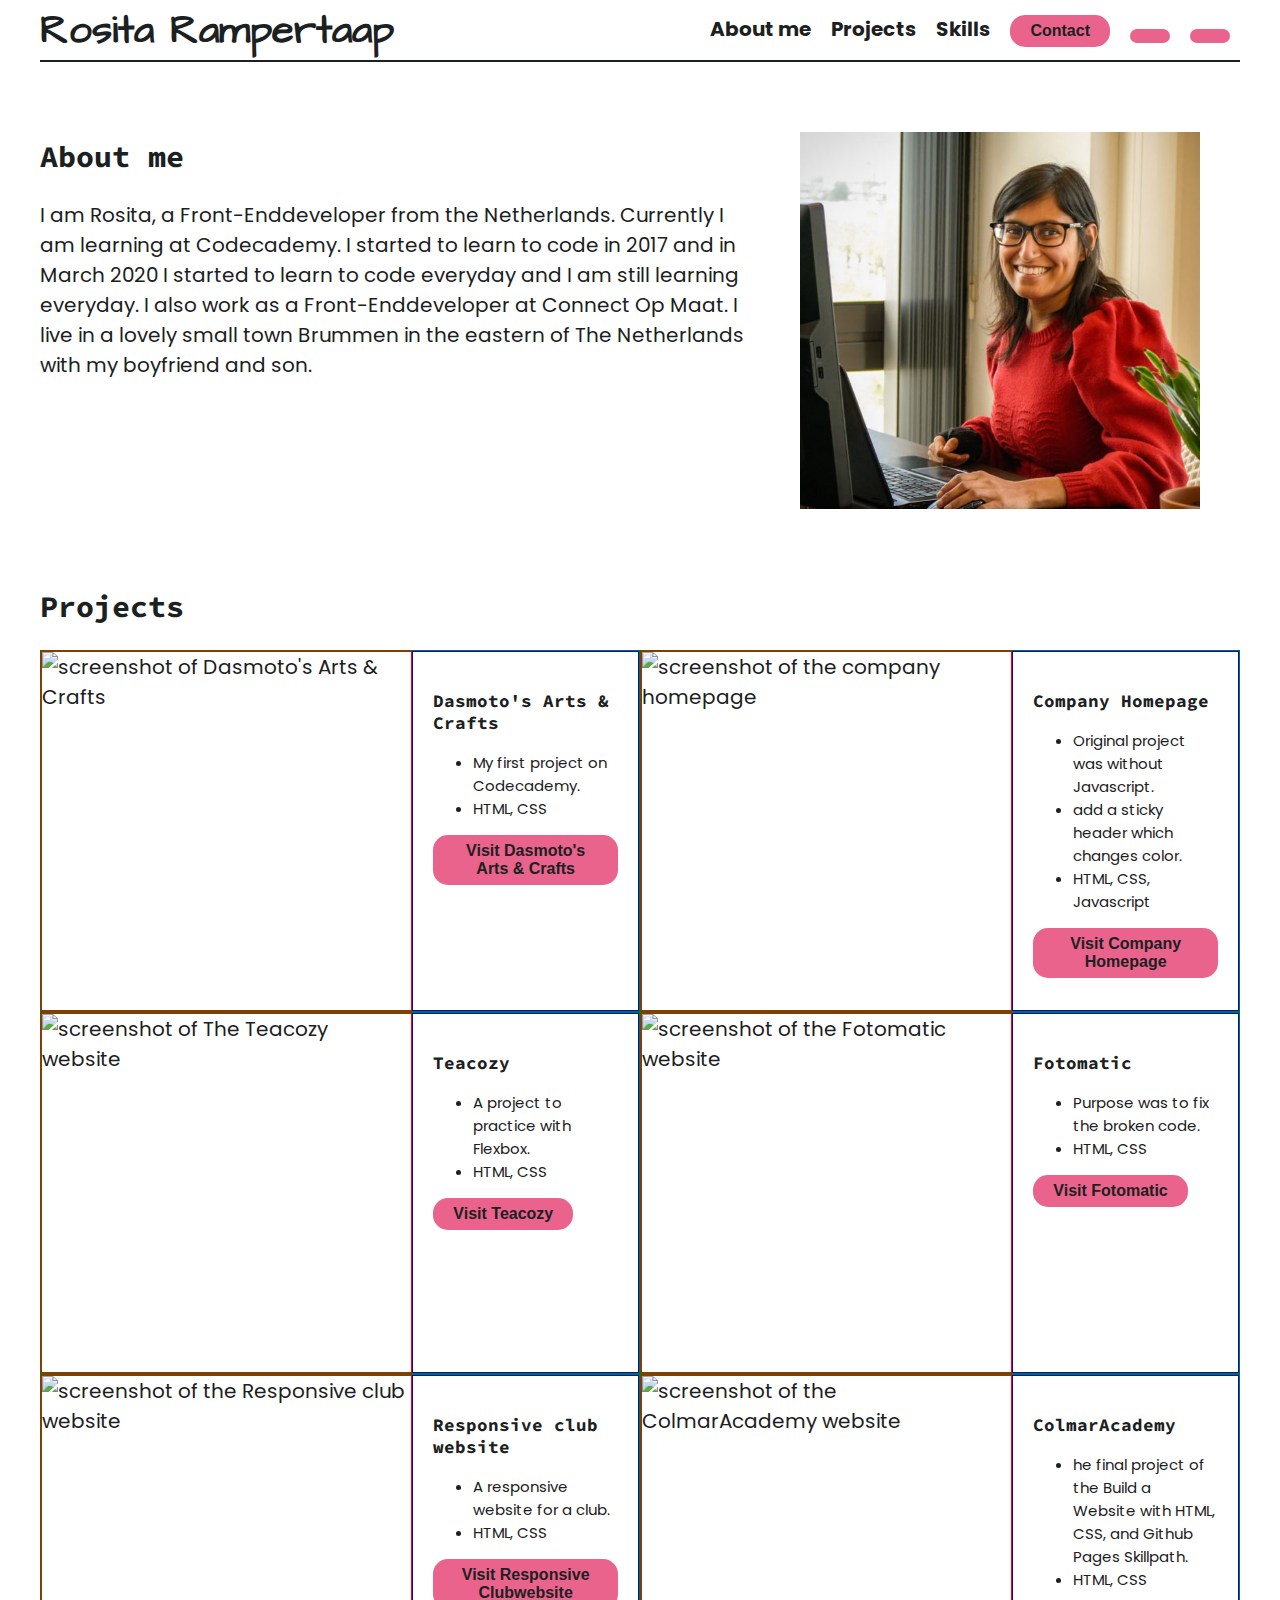
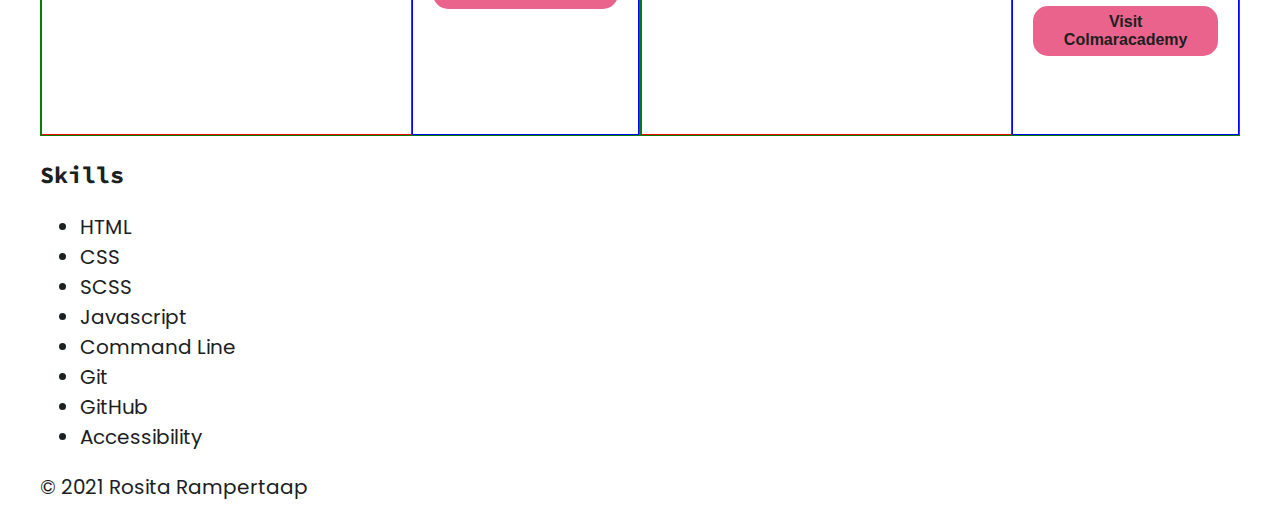
==== index.html @ 5c20137f "fix flexbox layout." ====
<!DOCTYPE html>
<html lang="en">
<head>
    <meta charset="UTF-8">
    <meta http-equiv="X-UA-Compatible" content="IE=edge">
    <meta name="viewport" content="width=device-width, initial-scale=1.0">
    <link rel="stylesheet" type="text/css" href="css/style.css">
    <link rel="stylesheet" href="https://cdnjs.cloudflare.com/ajax/libs/font-awesome/5.15.3/css/all.min.css" integrity="sha512-iBBXm8fW90+nuLcSKlbmrPcLa0OT92xO1BIsZ+ywDWZCvqsWgccV3gFoRBv0z+8dLJgyAHIhR35VZc2oM/gI1w==" crossorigin="anonymous" referrerpolicy="no-referrer" />
    <link rel="preconnect" href="https://fonts.gstatic.com">
    <link href="https://fonts.googleapis.com/css2?family=Architects+Daughter&family=Poppins&family=Source+Code+Pro:wght@600&display=swap" rel="stylesheet">
    <title>Rosita's Portfolio</title>
</head>
<body>
    <!-- Header -->
    <header>
        <h1>Rosita Rampertaap</h1>
        <nav>
            <ul>
                <li><a href="#about">About me</a></li>
                <li><a href="#projects">Projects</a></li>
                <li><a href="#skills">Skills</a></li>
                <li><button><a href="contact.html">Contact</a></button></li>
                <li><button><i class="far fa-sun"></i></button></li>
                <li><button><i class="far fa-moon"></i></button></li>
            </ul>
        </nav>
    </header>
    <main>
        <!-- About section -->
        <section id="about">
            <div>
                <h2>About me</h2>
                <p>I am Rosita, a Front-Enddeveloper from the Netherlands. Currently I am learning at Codecademy. I started to learn to code in 2017 and in March 2020 I started to learn to code everyday and I am still learning everyday. I also work as a Front-Enddeveloper at Connect Op Maat. I live in a lovely small town Brummen in the eastern of The Netherlands with my boyfriend and son.</p>
            </div>
            <figure>
                <img src="images/rosita.jpg" alt="Rosita">
            </figure>
        </section>
        <!--  Projects Section -->
        <section id="projects">
            <h2>Projects</h2>
            <div class="container">
                <div class="row">
                    <div class="column">
                        <div class="project">
                            <img class="project-image" src="images/dasmoto.jpg" alt="screenshot of Dasmoto's Arts & Crafts">
                            <div class="project-info">
                                <h3>Dasmoto's Arts & Crafts</h3>
                                <ul>
                                    <li>My first project on Codecademy.</li>
                                    <li>HTML, CSS</li>
                                </ul>
                                <button><a href="https://rosita311.github.io/company-homepage/" target="_blank">Visit Dasmoto's Arts & Crafts</a></button>
                            </div>
                        </div>
                    </div>
                    <div class="column">
                        <div class="project">
                            <img class="project-image" src="images/rosiesbakery.jpg" alt="screenshot of the  company homepage">
                            <div class="project-info">
                                <h3>Company Homepage</h3>
                                <ul>
                                    <li>Original project was without Javascript.</li>
                                    <li>add a sticky header which changes color.</li>
                                    <li>HTML, CSS, Javascript</li>
                                </ul>
                                <button><a href="https://rosita311.github.io/company-homepage/" target="_blank">Visit Company Homepage</a></button>
                            </div>
                        </div>
                    </div>
                </div>
                <div class="row">
                    <div class="column">
                        <div class="project">
                            <img class="project-image" src="images/teacozy.jpg" alt="screenshot of The Teacozy website">
                            <div class="project-info">
                                <h3>Teacozy</h3>
                                <ul>
                                    <li>A project to practice with Flexbox.</li>
                                    <li>HTML, CSS</li>
                                </ul>
                                <button><a href="https://rosita311.github.io/teacozy/" target="_blank">Visit Teacozy</a></button>
                            </div>
                        </div>
                    </div>
                    <div class="column">
                        <div class="project">
                                <img class="project-image" src="images/fotomatic.jpg" alt="screenshot of the Fotomatic website">
                            <div class="project-info">
                                <h3>Fotomatic</h3>
                                <ul>
                                    <li>Purpose was to fix the broken code.</li>
                                    <li>HTML, CSS</li>
                                </ul>
                                <button><a href="https://rosita311.github.io/fotomatic/" target="_blank">Visit Fotomatic</a></button>
                            </div> 
                        </div>
                    </div>
                </div>
                <div class="row">
                    <div class="column">
                        <div class="project">
                            <img class="project-image" src="images/responsive-club-website.jpg" alt="screenshot of the Responsive club website">
                            <div class="project-info">
                                <h3>Responsive club website</h3>
                                <ul>
                                    <li>A responsive website for a club.</li>
                                    <li>HTML, CSS</li>
                                </ul>
                                <button><a href="https://rosita311.github.io/responsive-club-website/" target="_blank">Visit Responsive Clubwebsite</a></button>
                            </div> 
                        </div>
                    </div>
                    <div class="column">
                        <div class="project">
                            <img class="project-image" src="images/colmaracademy.jpg" alt="screenshot of the ColmarAcademy website">
                            <div class="project-info">
                                <h3>ColmarAcademy</h3>
                                <ul>
                                    <li>he final project of the Build a Website with HTML, CSS, and Github Pages Skillpath.</li>
                                    <li>HTML, CSS</li>
                                </ul>
                                <button><a href="https://rosita311.github.io/colmaracademy/" target="_blank">Visit Colmaracademy</a></button>
                            </div> 
                        </div>
                    </div>
                </div>
            </div>
        </section>
        <!-- Skills section -->
        <section id="skills">
            <h3>Skills</h3>
            <ul>
                <li><i class="fab fa-html5"></i>HTML</li>
                <li><i class="fab fa-css3-alt"></i>CSS</li>
                <li><i class="fab fa-sass"></i>SCSS</li>
                <li><i class="fab fa-js-square"></i>Javascript</li>
                <li><i class="fas fa-terminal"></i>Command Line</li>
                <li><i class="fab fa-git-alt"></i>Git</li>
                <li><i class="fab fa-github-square"></i>GitHub</li>
                <li><i class="fas fa-universal-access"></i>Accessibility</li>
            </ul>
        </section>
    </main>
    <!-- Footer section -->
    <footer>
        <p>&copy; 2021 Rosita Rampertaap</p>
    </footer> 
</body>
</html>
---- css/style.css ----
/* Universal Styles */

body {
    font-family: 'Poppins', sans-serif;
    font-size: 20px;
    max-width: 1200px;   
    margin: 0 auto;
    color: #1B2021;
}

h1 {
    font-family: 'Architects Daughter', cursive; 
}

h2, h3 {
    font-family: 'Source Code Pro', monospace;
}

a {
    color: #1B2021;
    text-decoration: none;
    font-weight: bold;
}

/* Header */

header {
    display: flex;
    height: 60px;
    width: 100%;
    justify-content: space-between;
    align-items: center;
    border-bottom: 2px solid #1B2021;
}

nav ul {
    display: flex;
    list-style: none;
}

nav li {
    margin: 0 10px;
    color: #1B2021;
    font-size: 20px;
}

button {
    background-color: #EA638C;
    border: none;
    padding: 7px 20px;
    border-radius: 15px;
    font-size: 16px;
}

button:hover {
    background-color: #89023E;
    color: #ffffff;
}

button a:hover {
    color: #ffffff;
}

/* About/Contact section */
#about, #contact {
    display: flex;
    justify-content: center;
    margin: 50px 0;
}

img {
    width: 400px;
}

#contact ul {
    display: flex;
    justify-content: flex-start;
    padding-left: 0;
}

#contact ul li {
    list-style: none;
    margin-right: 20px;
}

#contact i {
    font-size: 30px;
}

/* Project section */
.row {
    display: flex;
    flex-direction: row;
    flex-wrap: wrap;
    width: 100%;
  }
  
  .column {
    display: flex;
    flex-direction: column;
    flex-basis: 100%;  
    flex: 1;
  }

.project {
    display: inline-flex; 
    border: 1px solid green;
    width: 598px;
    height: 360px;;
}

.project-image {
    border: 1px solid red;
    object-fit: cover;
    width: 66%;
}

.project-info {
    font-size: 15px;
    border: 1px solid blue;
    width: 33%;
    padding: 20px;
}
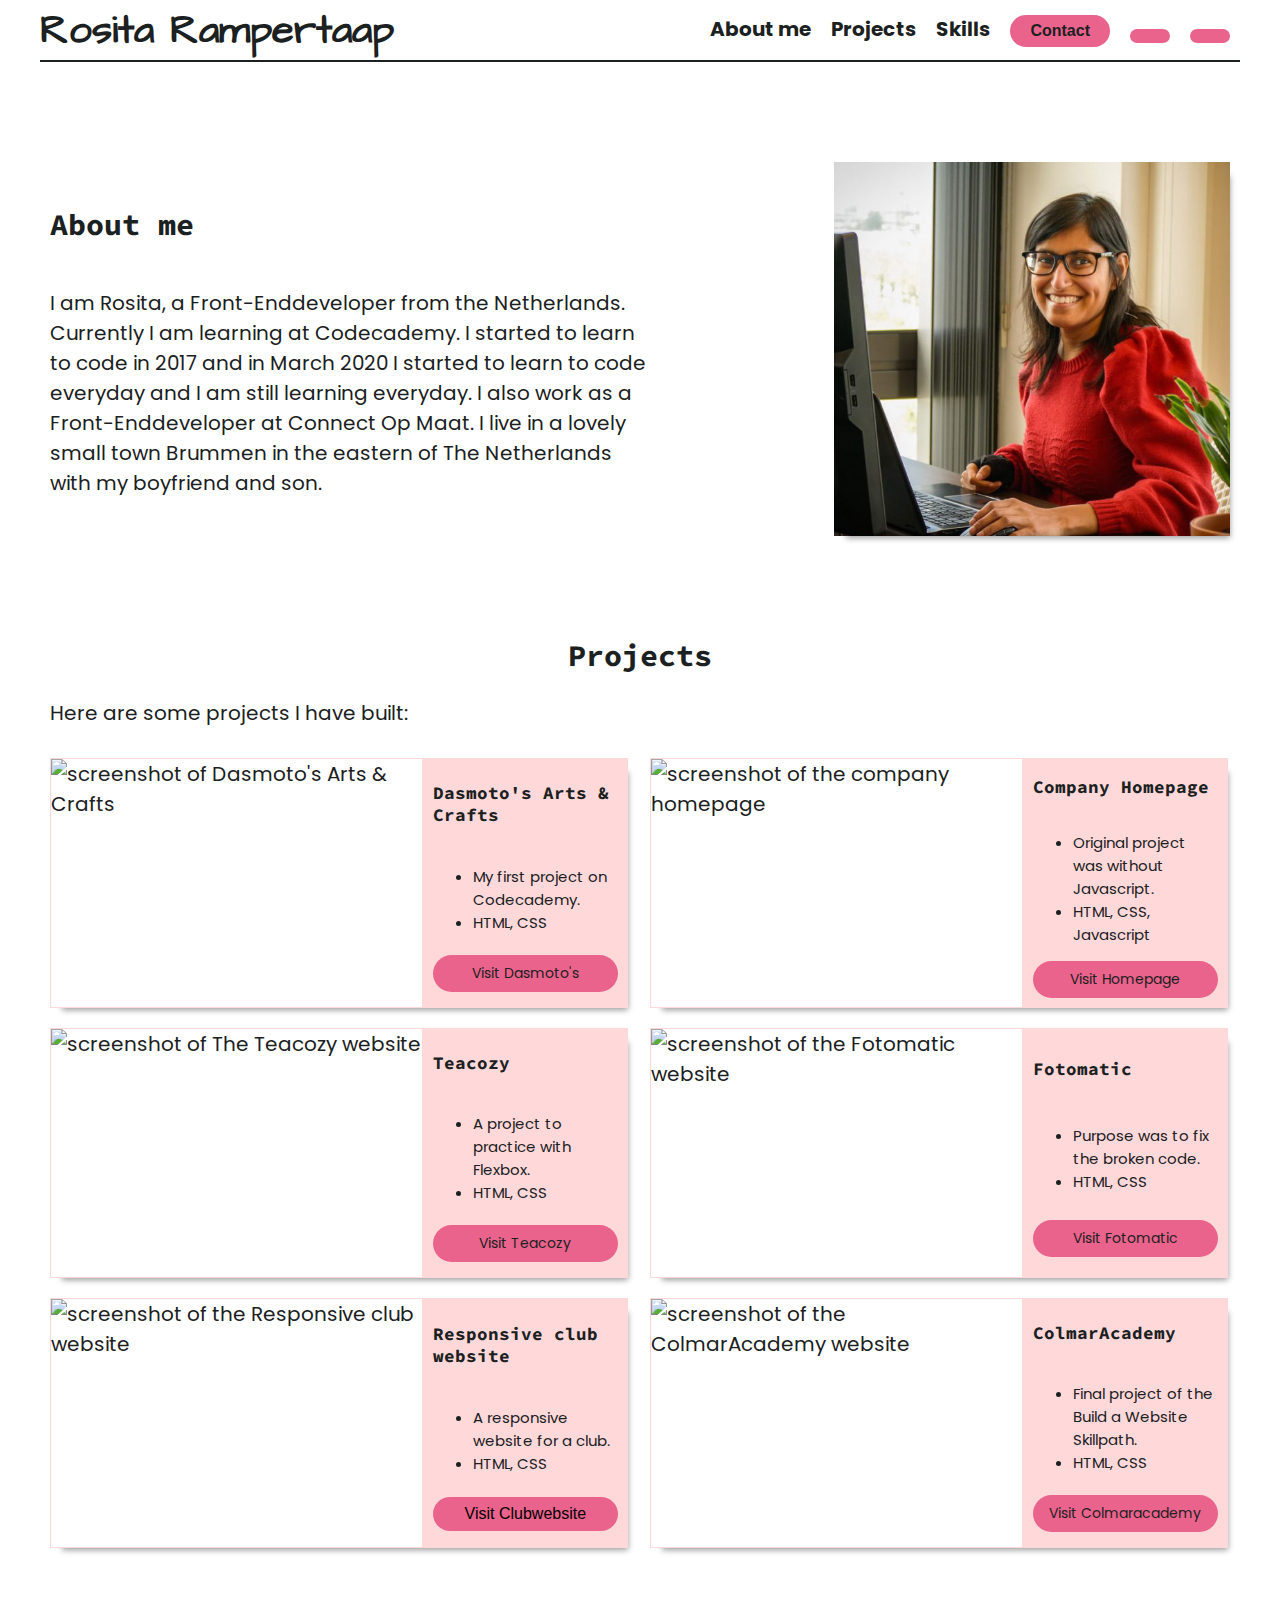
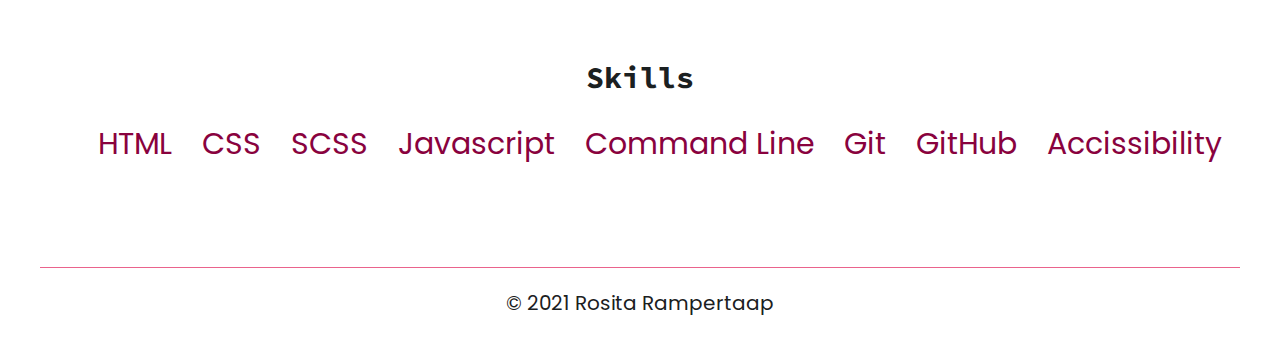
==== commit 514cd083: "finish css for desktop" ====
--- a/index.html
+++ b/index.html
@@ -28,17 +28,16 @@
     <main>
         <!-- About section -->
         <section id="about">
-            <div>
+            <div class="intro">
                 <h2>About me</h2>
                 <p>I am Rosita, a Front-Enddeveloper from the Netherlands. Currently I am learning at Codecademy. I started to learn to code in 2017 and in March 2020 I started to learn to code everyday and I am still learning everyday. I also work as a Front-Enddeveloper at Connect Op Maat. I live in a lovely small town Brummen in the eastern of The Netherlands with my boyfriend and son.</p>
             </div>
-            <figure>
-                <img src="images/rosita.jpg" alt="Rosita">
-            </figure>
+            <img src="images/rosita.jpg" alt="Rosita">
         </section>
         <!--  Projects Section -->
         <section id="projects">
             <h2>Projects</h2>
+            <p>Here are some projects I have built:</p>
             <div class="container">
                 <div class="row">
                     <div class="column">
@@ -50,7 +49,7 @@
                                     <li>My first project on Codecademy.</li>
                                     <li>HTML, CSS</li>
                                 </ul>
-                                <button><a href="https://rosita311.github.io/company-homepage/" target="_blank">Visit Dasmoto's Arts & Crafts</a></button>
+                                <button><a href="https://rosita311.github.io/company-homepage/" target="_blank">Visit Dasmoto's</a></button>
                             </div>
                         </div>
                     </div>
@@ -61,10 +60,9 @@
                                 <h3>Company Homepage</h3>
                                 <ul>
                                     <li>Original project was without Javascript.</li>
-                                    <li>add a sticky header which changes color.</li>
                                     <li>HTML, CSS, Javascript</li>
                                 </ul>
-                                <button><a href="https://rosita311.github.io/company-homepage/" target="_blank">Visit Company Homepage</a></button>
+                                <button><a href="https://rosita311.github.io/company-homepage/" target="_blank">Visit Homepage</a></button>
                             </div>
                         </div>
                     </div>
@@ -107,7 +105,7 @@
                                     <li>A responsive website for a club.</li>
                                     <li>HTML, CSS</li>
                                 </ul>
-                                <button><a href="https://rosita311.github.io/responsive-club-website/" target="_blank">Visit Responsive Clubwebsite</a></button>
+                                <button>Visit Clubwebsite</button>
                             </div> 
                         </div>
                     </div>
@@ -117,7 +115,7 @@
                             <div class="project-info">
                                 <h3>ColmarAcademy</h3>
                                 <ul>
-                                    <li>he final project of the Build a Website with HTML, CSS, and Github Pages Skillpath.</li>
+                                    <li>Final project of the Build a Website  Skillpath.</li>
                                     <li>HTML, CSS</li>
                                 </ul>
                                 <button><a href="https://rosita311.github.io/colmaracademy/" target="_blank">Visit Colmaracademy</a></button>
@@ -129,16 +127,16 @@
         </section>
         <!-- Skills section -->
         <section id="skills">
-            <h3>Skills</h3>
+            <h2>Skills</h2> 
             <ul>
-                <li><i class="fab fa-html5"></i>HTML</li>
-                <li><i class="fab fa-css3-alt"></i>CSS</li>
-                <li><i class="fab fa-sass"></i>SCSS</li>
-                <li><i class="fab fa-js-square"></i>Javascript</li>
-                <li><i class="fas fa-terminal"></i>Command Line</li>
-                <li><i class="fab fa-git-alt"></i>Git</li>
-                <li><i class="fab fa-github-square"></i>GitHub</li>
-                <li><i class="fas fa-universal-access"></i>Accessibility</li>
+                <li><i class="fab fa-html5" aria-hidden="true" title="HTML"></i><span class="sr-only">HTML</span></li>
+                <li><i class="fab fa-css3-alt" aria-hidden="true" title="CSS"></i><span class="sr-only">CSS</span></li>
+                <li><i class="fab fa-sass" aria-hidden="true" title="SCSS"></i><span class="sr-only">SCSS</span></li>
+                <li><i class="fab fa-js-square" aria-hidden="true" title="Javascript"></i><span class="sr-only">Javascript</span></li>
+                <li><i class="fas fa-terminal" aria-hidden="true" title="Command Line"></i><span class="sr-only">Command Line</span></li>
+                <li><i class="fab fa-git-alt" aria-hidden="true" title="Git"></i><span class="sr-only">Git</span></li>
+                <li><i class="fab fa-github-square" aria-hidden="true" title="GitHub"></i><span class="sr-only">GitHub</span></li>
+                <li><i class="fas fa-universal-access" aria-hidden="true" title="Accessibility"></i><span class="sr-only">Accissibility</span></li>
             </ul>
         </section>
     </main>
@@ -146,5 +144,6 @@
     <footer>
         <p>&copy; 2021 Rosita Rampertaap</p>
     </footer> 
+    <script src="javascript/script.js"></script>
 </body>
 </html>--- a/css/style.css
+++ b/css/style.css
@@ -1,11 +1,13 @@
 /* Universal Styles */
 
-body {
+body { 
     font-family: 'Poppins', sans-serif;
     font-size: 20px;
-    max-width: 1200px;   
+    max-width: 1200px;  
     margin: 0 auto;
     color: #1B2021;
+    /* background-color: #1B2021; */
+    /* color:#ffffff; */
 }
 
 h1 {
@@ -48,7 +50,7 @@
     background-color: #EA638C;
     border: none;
     padding: 7px 20px;
-    border-radius: 15px;
+    border-radius: 25px;
     font-size: 16px;
 }
 
@@ -64,30 +66,36 @@
 /* About/Contact section */
 #about, #contact {
     display: flex;
+    justify-content: space-between;
+    margin: 100px 0;
+}
+
+.intro {
+    display: flex;
+    flex-direction: column;
     justify-content: center;
-    margin: 50px 0;
-}
-
-img {
-    width: 400px;
-}
-
-#contact ul {
-    display: flex;
-    justify-content: flex-start;
-    padding-left: 0;
-}
-
-#contact ul li {
-    list-style: none;
-    margin-right: 20px;
-}
-
-#contact i {
-    font-size: 30px;
+    width: 50%;
+    margin-left: 10px;
+}
+
+ #about img, #contact img {
+    width: 33%;
+    margin-right: 10px;
+    box-shadow: 6px 8px 6px -6px rgba(0, 0, 0, 0.4);
 }
 
 /* Project section */
+#projects, #Skills {
+    margin: 100px 0;
+}
+
+#projects h2, #skills h2 {
+    text-align: center;
+}
+
+#projects p {
+    margin-left: 10px;
+}
 .row {
     display: flex;
     flex-direction: row;
@@ -104,22 +112,93 @@
 
 .project {
     display: inline-flex; 
-    border: 1px solid green;
-    width: 598px;
-    height: 360px;;
+    width: 578px;
+    height: 250px;
+    margin: 10px;
+    box-shadow: 6px 8px 6px -6px rgba(0, 0, 0, 0.4);
 }
 
 .project-image {
-    border: 1px solid red;
     object-fit: cover;
     width: 66%;
+    border: 1px solid #FFD9DA;
 }
 
 .project-info {
+    display: flex;
+    flex-direction: column;
+    justify-content: space-evenly;
+    background-color: #FFD9DA;
     font-size: 15px;
-    border: 1px solid blue;
     width: 33%;
-    padding: 20px;
-}
-
-
+    padding: 0 10px 10px 10px;
+}
+
+.project-info button {
+    padding: 8px;
+    width: 100%;
+}
+
+.project-info button a {
+    font-size: 14px;
+    font-family: 'Poppins', sans-serif;
+    font-weight: 400;
+}
+
+/* Skills section */
+#skills ul {
+    display: flex;
+    justify-content: center;
+    list-style: none;
+}
+
+#skills li {
+    margin: 0 15px;
+    color: #89023E;
+    font-size: 30px;
+}
+
+#skills li:hover {
+    color: #EA638C;
+}
+
+/* contactpage */
+
+#contact ul {
+    display: flex;
+    justify-content: flex-start;
+    padding-left: 0;
+}
+
+#contact ul li {
+    list-style: none;
+    margin-right: 20px;
+}
+
+#contact i {
+    font-size: 30px;
+    color: #89023E;
+}
+
+#contact i:hover {
+    color: #EA638C;
+}
+
+/* footer */
+footer {
+    border-top: 1px solid #EA638C;
+    margin-top: 100px;
+    bottom: 0;
+}
+
+footer p {
+    text-align: center;
+}
+
+/* Darkmode */
+
+.darkmode {
+    background-color: #1B2021;
+    color:#ffffff;
+}
+
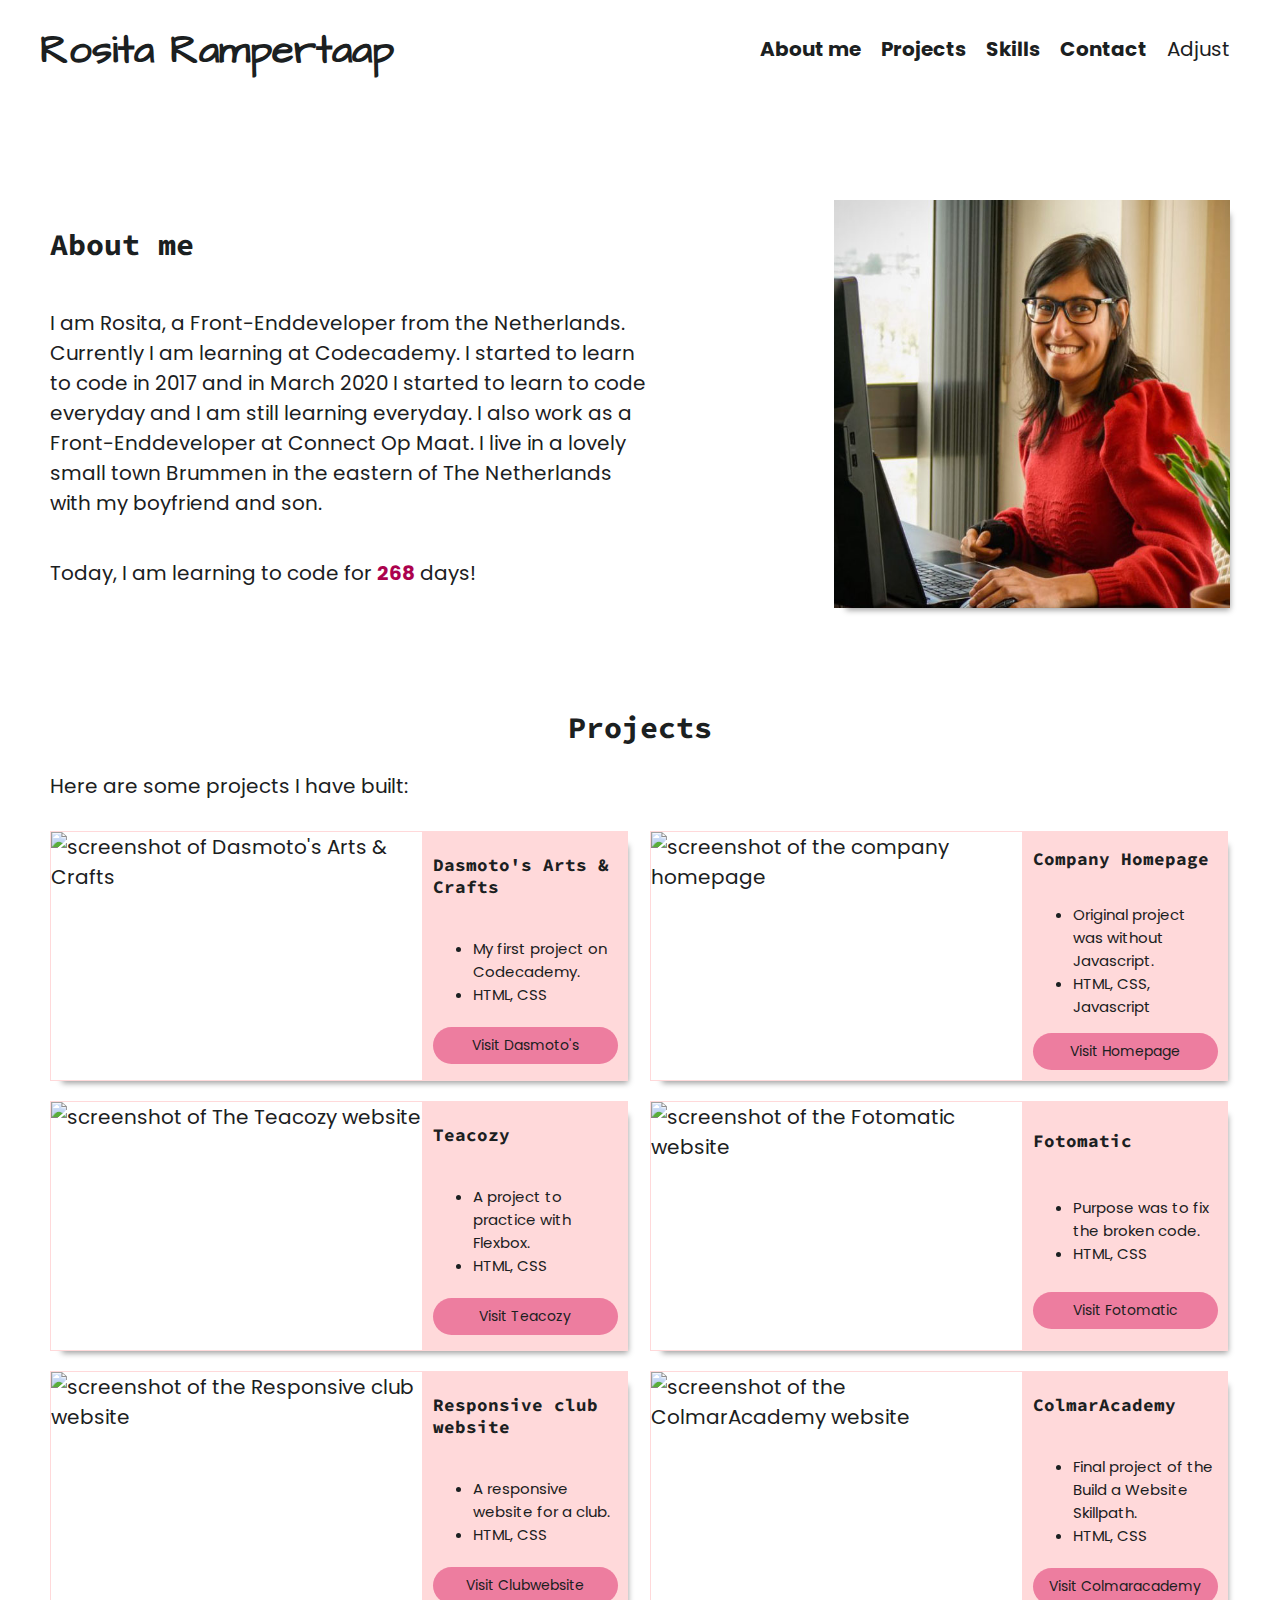
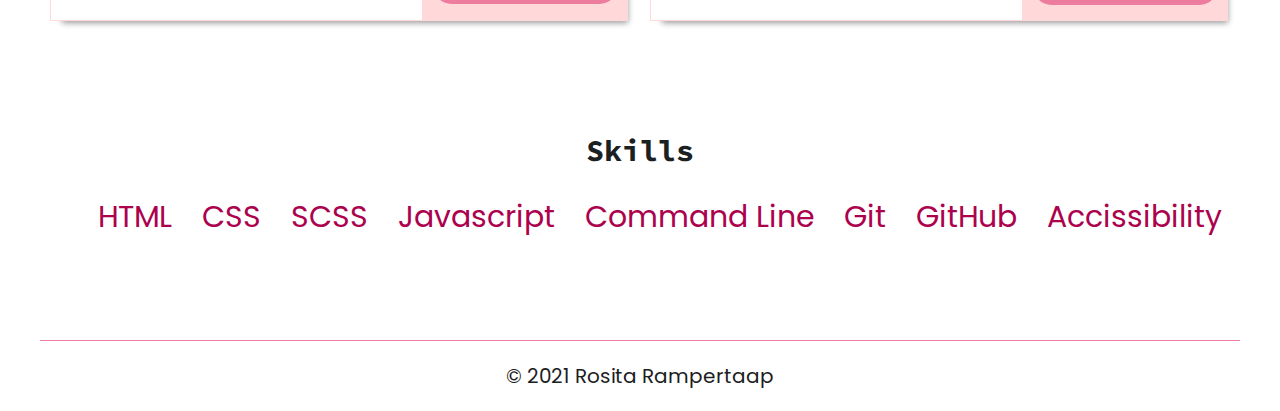
==== commit cb44ed5a: "add darkmode an start building a counter" ====
--- a/index.html
+++ b/index.html
@@ -19,9 +19,8 @@
                 <li><a href="#about">About me</a></li>
                 <li><a href="#projects">Projects</a></li>
                 <li><a href="#skills">Skills</a></li>
-                <li><button><a href="contact.html">Contact</a></button></li>
-                <li><button><i class="far fa-sun"></i></button></li>
-                <li><button><i class="far fa-moon"></i></button></li>
+                <li><a href="contact.html">Contact</a></li>
+                <li><i class="fas fa-adjust toggle-btn" aria-hidden="true" title="Adjust"></i><span class="sr-only">Adjust</span></li>
             </ul>
         </nav>
     </header>
@@ -31,8 +30,9 @@
             <div class="intro">
                 <h2>About me</h2>
                 <p>I am Rosita, a Front-Enddeveloper from the Netherlands. Currently I am learning at Codecademy. I started to learn to code in 2017 and in March 2020 I started to learn to code everyday and I am still learning everyday. I also work as a Front-Enddeveloper at Connect Op Maat. I live in a lovely small town Brummen in the eastern of The Netherlands with my boyfriend and son.</p>
+                <p>Today, I am learning to code for <span id="counter">0</span> days!</p>
             </div>
-            <img src="images/rosita.jpg" alt="Rosita">
+            <img src="images/rosita.jpg" alt="Rosita"> 
         </section>
         <!--  Projects Section -->
         <section id="projects">
@@ -49,7 +49,7 @@
                                     <li>My first project on Codecademy.</li>
                                     <li>HTML, CSS</li>
                                 </ul>
-                                <button><a href="https://rosita311.github.io/company-homepage/" target="_blank">Visit Dasmoto's</a></button>
+                                <button><a href="https://rosita311.github.io/dasmoto/" target="_blank">Visit Dasmoto's</a></button>
                             </div>
                         </div>
                     </div>
@@ -105,7 +105,7 @@
                                     <li>A responsive website for a club.</li>
                                     <li>HTML, CSS</li>
                                 </ul>
-                                <button>Visit Clubwebsite</button>
+                                <button><a href="https://rosita311.github.io/responsive-club-website/" target="_blank">Visit Clubwebsite</a></button>
                             </div> 
                         </div>
                     </div>
--- a/css/style.css
+++ b/css/style.css
@@ -1,25 +1,48 @@
 /* Universal Styles */
 
 body { 
+    --background-color: #ffffff;
+    --fontcolor: #1B2021;
+    --accent-1: #ED7D9F;
+    --accent-2: #AC024E;
+    --accent-3: #FFD9DA;
+    --button-info: #1B2021;
+    --counter-color: #AC024E;
+    --transition-delay: .3s linear;
+
     font-family: 'Poppins', sans-serif;
     font-size: 20px;
     max-width: 1200px;  
     margin: 0 auto;
-    color: #1B2021;
-    /* background-color: #1B2021; */
-    /* color:#ffffff; */
+    background-color: var(--background-color);
+    color: var(--fontcolor); 
+}
+
+/* Darkmode */
+
+body.darkmode {
+    --background-color: #30343F;
+    --fontcolor: #ffffff;
+    --accent-1: #ED7D9F;
+    --accent-2: #FFD9DA;
+    --accent-3: #AC024E;
+    --button-info: #1B2021;
+    --counter-color: #ED7D9F;
+    transition: var(--transition-delay);
 }
 
 h1 {
     font-family: 'Architects Daughter', cursive; 
+    color: var(--fontcolor);
 }
 
 h2, h3 {
     font-family: 'Source Code Pro', monospace;
+    color: var(--fontcolor);
 }
 
 a {
-    color: #1B2021;
+    color: var(--fontcolor);
     text-decoration: none;
     font-weight: bold;
 }
@@ -32,7 +55,7 @@
     width: 100%;
     justify-content: space-between;
     align-items: center;
-    border-bottom: 2px solid #1B2021;
+    padding: 20px 0;
 }
 
 nav ul {
@@ -42,25 +65,44 @@
 
 nav li {
     margin: 0 10px;
-    color: #1B2021;
+    color: var(--fontcolor);
     font-size: 20px;
+    border-bottom: 3px solid var(--background-color);
+}
+
+nav li:hover {
+    color: var(--accent-1);
+}
+
+nav li a:hover {
+    color: var(--accent-1);
+    border-bottom: 4px solid var(--accent-1);
+    transition: var(--transition-delay);
 }
 
 button {
-    background-color: #EA638C;
+    background-color: var(--accent-1);
     border: none;
     padding: 7px 20px;
     border-radius: 25px;
     font-size: 16px;
 }
 
+button a {
+    color: var(--button-info);
+}
+
+button i {
+    color: var(--fontcolor);
+}
+
 button:hover {
-    background-color: #89023E;
+    background-color: var(--accent-2);
     color: #ffffff;
 }
 
-button a:hover {
-    color: #ffffff;
+button a:hover, button i:hover {
+    color: var(--background-color);
 }
 
 /* About/Contact section */
@@ -76,6 +118,11 @@
     justify-content: center;
     width: 50%;
     margin-left: 10px;
+}
+
+#counter {
+    color: var(--counter-color);
+    font-weight: bold;
 }
 
  #about img, #contact img {
@@ -121,14 +168,14 @@
 .project-image {
     object-fit: cover;
     width: 66%;
-    border: 1px solid #FFD9DA;
+    border: 1px solid var(--accent-3);
 }
 
 .project-info {
     display: flex;
     flex-direction: column;
     justify-content: space-evenly;
-    background-color: #FFD9DA;
+    background-color: var(--accent-3);
     font-size: 15px;
     width: 33%;
     padding: 0 10px 10px 10px;
@@ -154,12 +201,12 @@
 
 #skills li {
     margin: 0 15px;
-    color: #89023E;
+    color: var(--accent-2);
     font-size: 30px;
 }
 
 #skills li:hover {
-    color: #EA638C;
+    color: var(--accent-1);
 }
 
 /* contactpage */
@@ -177,28 +224,20 @@
 
 #contact i {
     font-size: 30px;
-    color: #89023E;
+    color: var(--accent-2);
 }
 
 #contact i:hover {
-    color: #EA638C;
+    color: var(--accent-1);
 }
 
 /* footer */
 footer {
-    border-top: 1px solid #EA638C;
+    border-top: 1px solid var(--accent-1);
     margin-top: 100px;
     bottom: 0;
 }
 
 footer p {
     text-align: center;
-}
-
-/* Darkmode */
-
-.darkmode {
-    background-color: #1B2021;
-    color:#ffffff;
-}
-
+}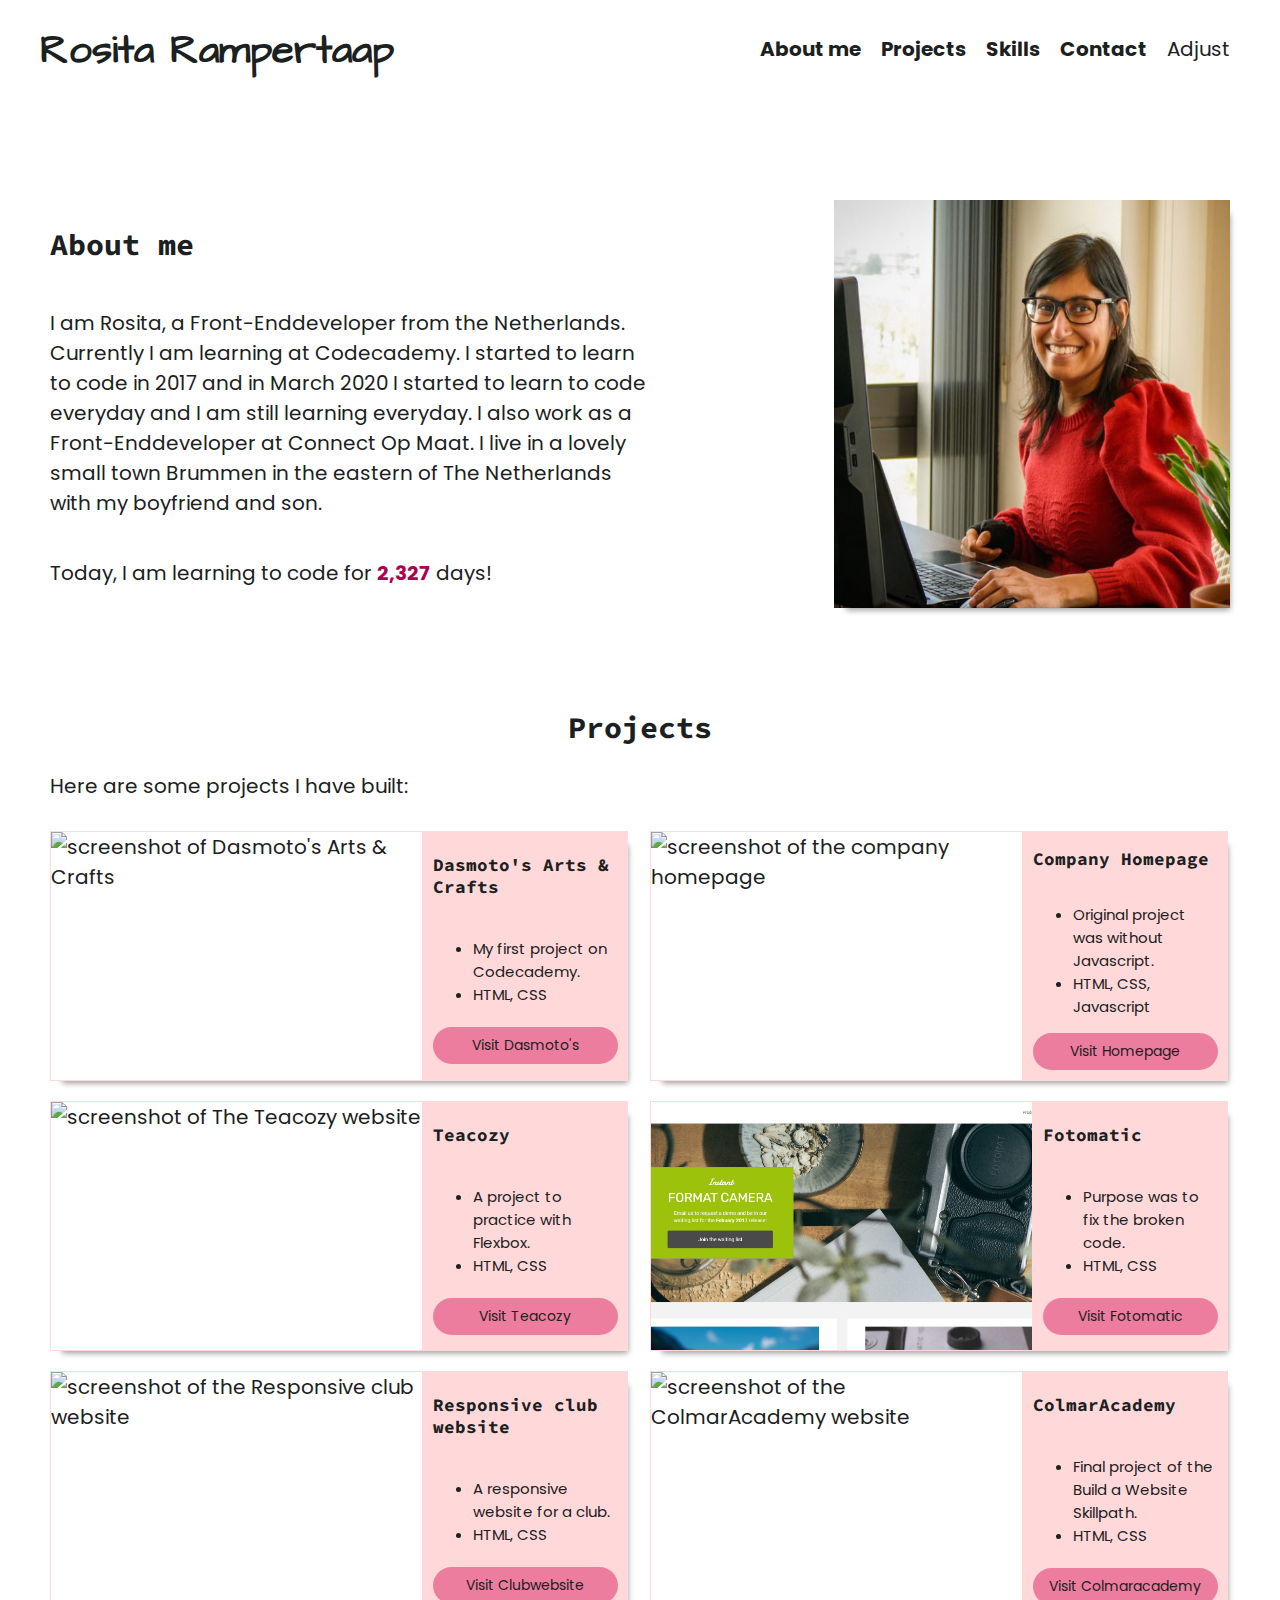
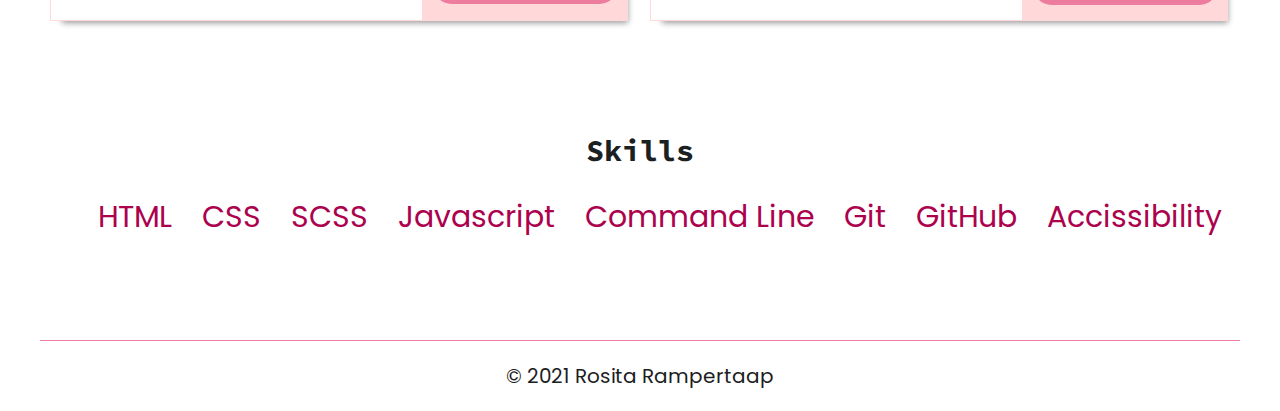
==== commit d5d243fb: "Update index.html" ====
--- a/index.html
+++ b/index.html
@@ -83,7 +83,7 @@
                     </div>
                     <div class="column">
                         <div class="project">
-                                <img class="project-image" src="images/fotomatic.jpg" alt="screenshot of the Fotomatic website">
+                                <img class="project-image" src="images/Fotomatic.jpg" alt="screenshot of the Fotomatic website">
                             <div class="project-info">
                                 <h3>Fotomatic</h3>
                                 <ul>
@@ -146,4 +146,4 @@
     </footer> 
     <script src="javascript/script.js"></script>
 </body>
-</html>+</html>
--- a/css/style.css
+++ b/css/style.css
@@ -7,7 +7,8 @@
     --accent-2: #AC024E;
     --accent-3: #FFD9DA;
     --button-info: #1B2021;
-    --counter-color: #AC024E;
+    --counter-color:var(--accent-2) ;
+    --nav-hover: var(--accent-2);
     --transition-delay: .3s linear;
 
     font-family: 'Poppins', sans-serif;
@@ -27,7 +28,8 @@
     --accent-2: #FFD9DA;
     --accent-3: #AC024E;
     --button-info: #1B2021;
-    --counter-color: #ED7D9F;
+    --counter-color: var(--accent-1);
+    --nav-hover: var(--accent-1);
     transition: var(--transition-delay);
 }
 
@@ -71,12 +73,12 @@
 }
 
 nav li:hover {
-    color: var(--accent-1);
+    color: var(--nav-hover);
 }
 
 nav li a:hover {
-    color: var(--accent-1);
-    border-bottom: 4px solid var(--accent-1);
+    color: var(--nav-hover);
+    border-bottom: 4px solid var(--nav-hover);
     transition: var(--transition-delay);
 }
 
@@ -92,9 +94,6 @@
     color: var(--button-info);
 }
 
-button i {
-    color: var(--fontcolor);
-}
 
 button:hover {
     background-color: var(--accent-2);
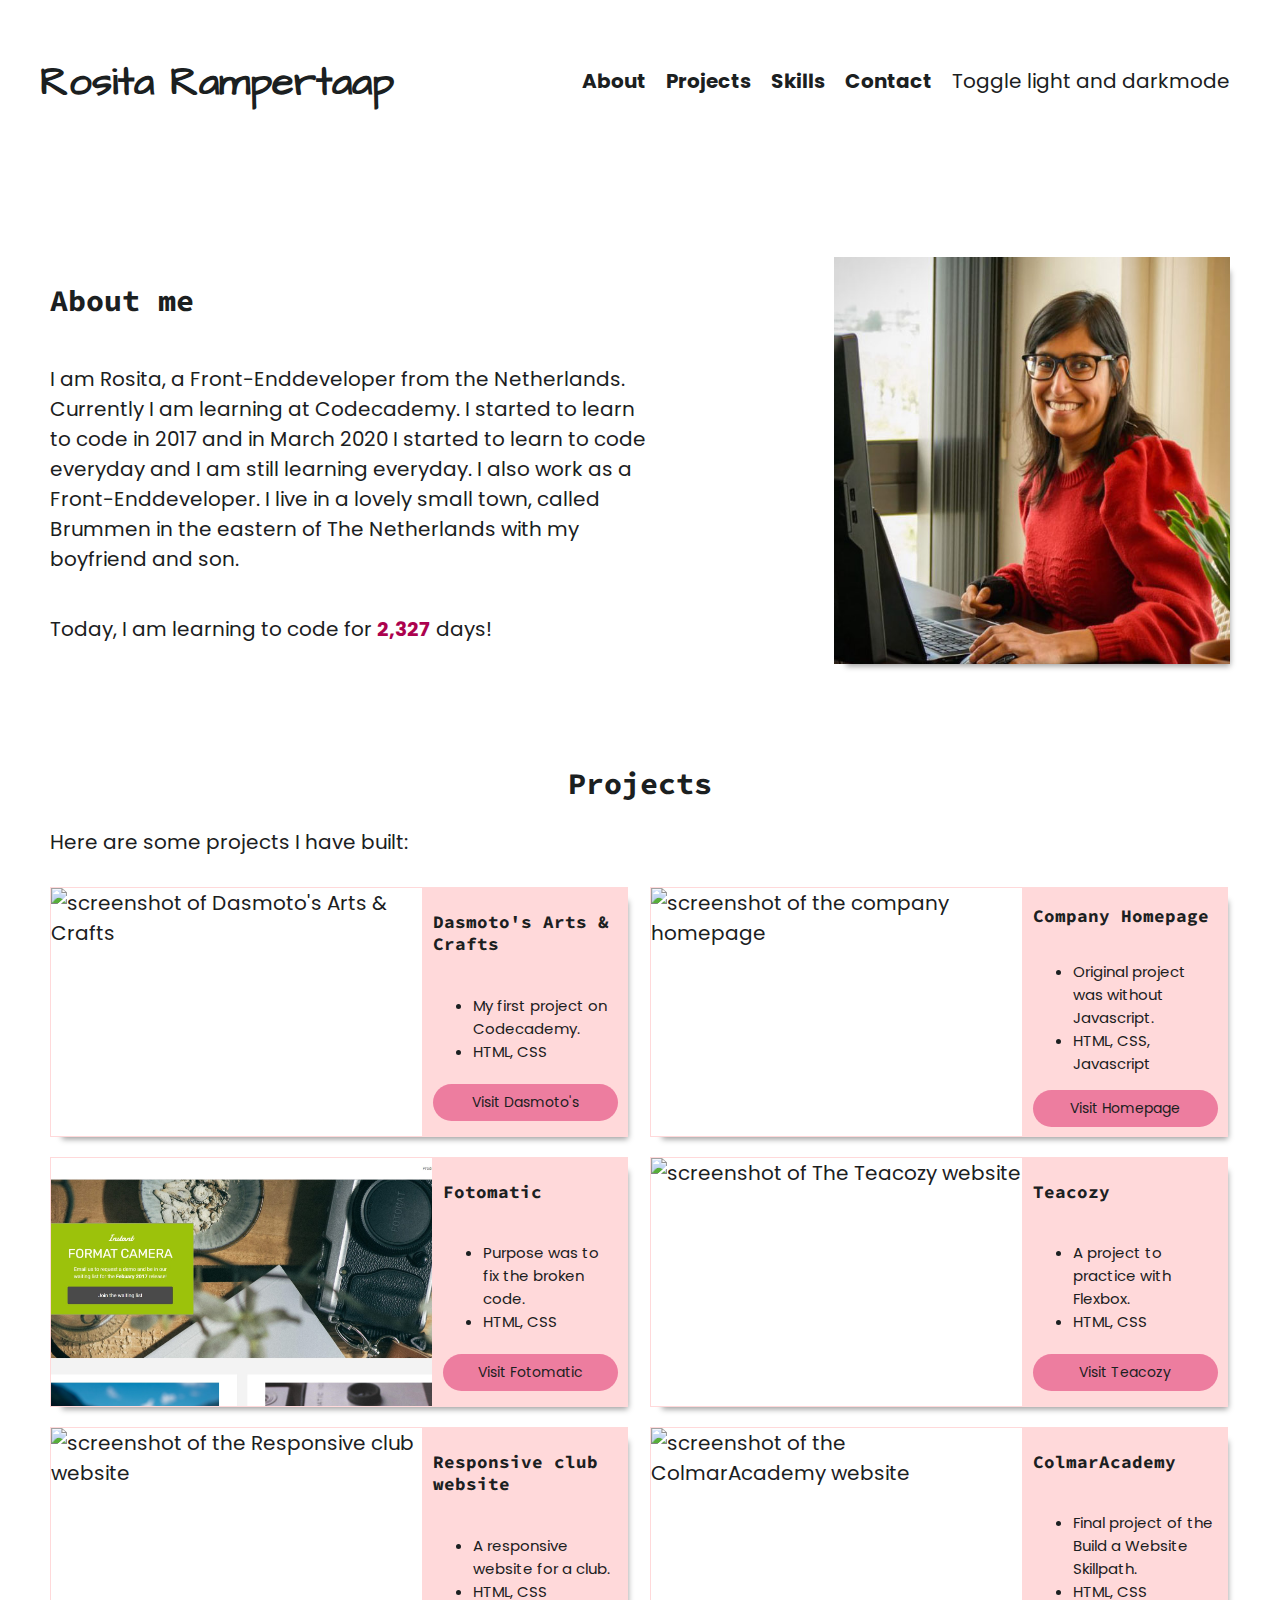
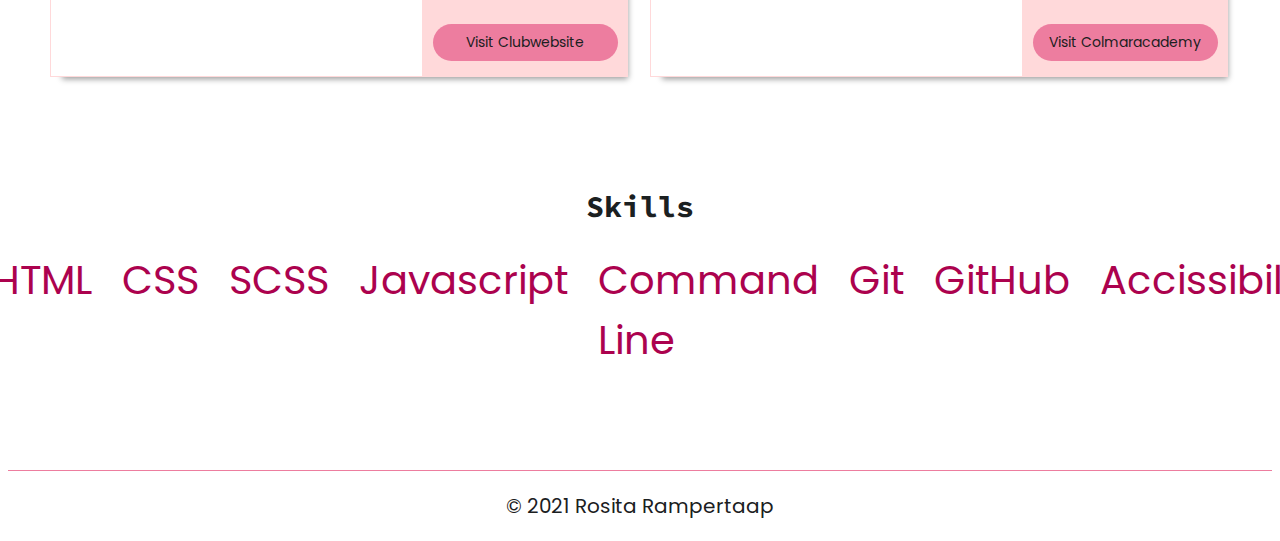
==== commit 9ffaa61a: "Replaced fit-content with auto" ====
--- a/index.html
+++ b/index.html
@@ -13,14 +13,14 @@
 <body>
     <!-- Header -->
     <header>
-        <h1>Rosita Rampertaap</h1>
+            <h1>Rosita Rampertaap</h1>
         <nav>
             <ul>
-                <li><a href="#about">About me</a></li>
+                <li><a href="#about">About</a></li>
                 <li><a href="#projects">Projects</a></li>
                 <li><a href="#skills">Skills</a></li>
                 <li><a href="contact.html">Contact</a></li>
-                <li><i class="fas fa-adjust toggle-btn" aria-hidden="true" title="Adjust"></i><span class="sr-only">Adjust</span></li>
+                <li><i class="fas fa-adjust toggle-btn" aria-hidden="true" title="Toggle light and darkmode"></i><span class="sr-only">Toggle light and darkmode</span></li>
             </ul>
         </nav>
     </header>
@@ -29,7 +29,7 @@
         <section id="about">
             <div class="intro">
                 <h2>About me</h2>
-                <p>I am Rosita, a Front-Enddeveloper from the Netherlands. Currently I am learning at Codecademy. I started to learn to code in 2017 and in March 2020 I started to learn to code everyday and I am still learning everyday. I also work as a Front-Enddeveloper at Connect Op Maat. I live in a lovely small town Brummen in the eastern of The Netherlands with my boyfriend and son.</p>
+                <p>I am Rosita, a Front-Enddeveloper from the Netherlands. Currently I am learning at Codecademy. I started to learn to code in 2017 and in March 2020 I started to learn to code everyday and I am still learning everyday. I also work as a Front-Enddeveloper. I live in a lovely small town, called Brummen in the eastern of The Netherlands with my boyfriend and son.</p>
                 <p>Today, I am learning to code for <span id="counter">0</span> days!</p>
             </div>
             <img src="images/rosita.jpg" alt="Rosita"> 
@@ -70,19 +70,6 @@
                 <div class="row">
                     <div class="column">
                         <div class="project">
-                            <img class="project-image" src="images/teacozy.jpg" alt="screenshot of The Teacozy website">
-                            <div class="project-info">
-                                <h3>Teacozy</h3>
-                                <ul>
-                                    <li>A project to practice with Flexbox.</li>
-                                    <li>HTML, CSS</li>
-                                </ul>
-                                <button><a href="https://rosita311.github.io/teacozy/" target="_blank">Visit Teacozy</a></button>
-                            </div>
-                        </div>
-                    </div>
-                    <div class="column">
-                        <div class="project">
                                 <img class="project-image" src="images/Fotomatic.jpg" alt="screenshot of the Fotomatic website">
                             <div class="project-info">
                                 <h3>Fotomatic</h3>
@@ -94,7 +81,21 @@
                             </div> 
                         </div>
                     </div>
+                    <div class="column">
+                        <div class="project">
+                            <img class="project-image" src="images/teacozy.jpg" alt="screenshot of The Teacozy website">
+                            <div class="project-info">
+                                <h3>Teacozy</h3>
+                                <ul>
+                                    <li>A project to practice with Flexbox.</li>
+                                    <li>HTML, CSS</li>
+                                </ul>
+                                <button><a href="https://rosita311.github.io/teacozy/" target="_blank">Visit Teacozy</a></button>
+                            </div> 
+                        </div>
+                    </div>
                 </div>
+            </div>
                 <div class="row">
                     <div class="column">
                         <div class="project">
--- a/css/style.css
+++ b/css/style.css
@@ -13,8 +13,6 @@
 
     font-family: 'Poppins', sans-serif;
     font-size: 20px;
-    max-width: 1200px;  
-    margin: 0 auto;
     background-color: var(--background-color);
     color: var(--fontcolor); 
 }
@@ -33,6 +31,11 @@
     transition: var(--transition-delay);
 }
 
+header, main {
+    max-width: 1200px; 
+    margin: 0 auto;
+}
+
 h1 {
     font-family: 'Architects Daughter', cursive; 
     color: var(--fontcolor);
@@ -44,16 +47,20 @@
 }
 
 a {
-    color: var(--fontcolor);
+    color: var(--accent-2);
     text-decoration: none;
     font-weight: bold;
 }
 
+a:hover {
+    color: var(--accent-1);
+}
+
 /* Header */
 
 header {
     display: flex;
-    height: 60px;
+    min-height: 60px;
     width: 100%;
     justify-content: space-between;
     align-items: center;
@@ -70,6 +77,10 @@
     color: var(--fontcolor);
     font-size: 20px;
     border-bottom: 3px solid var(--background-color);
+}
+
+nav li a {
+    color: var(--fontcolor);
 }
 
 nav li:hover {
@@ -108,6 +119,7 @@
 #about, #contact {
     display: flex;
     justify-content: space-between;
+    flex-wrap: wrap;
     margin: 100px 0;
 }
 
@@ -201,7 +213,7 @@
 #skills li {
     margin: 0 15px;
     color: var(--accent-2);
-    font-size: 30px;
+    font-size: 40px;
 }
 
 #skills li:hover {
@@ -222,7 +234,7 @@
 }
 
 #contact i {
-    font-size: 30px;
+    font-size: 40px;
     color: var(--accent-2);
 }
 
@@ -234,9 +246,161 @@
 footer {
     border-top: 1px solid var(--accent-1);
     margin-top: 100px;
-    bottom: 0;
+    width: 100%;
 }
 
 footer p {
     text-align: center;
+}
+
+#contact-footer {
+    position: absolute;
+    bottom: 0;
+}
+
+/* Responsive layout max width: 780px */
+
+@media screen and (max-width: 780px) {
+   header, main {
+       margin: 0 20px 0 20px;
+   }
+    /* Header */
+    nav {
+        margin-right: 20px;
+    }
+
+    nav li {
+        font-size: 20px;
+    }
+
+    /* About Section*/
+    .intro {
+        width: 100%;
+        margin-bottom: 50px;
+    }
+
+    #about img {
+        width: 100%;
+    }
+
+    /* Projects Section */
+    #projects p {
+        text-align: center;
+    }
+
+    .column {
+        align-items: center;
+    }
+
+    /* Contact Page */
+    #contact {
+        display: flex;
+        justify-content: center;
+        text-align: center;
+    }
+
+    #contact ul {
+        justify-content: center;
+        margin: 50px 0;
+    }
+
+    #contact img {
+        width: 100%;
+    }
+}
+
+/*  Responsive layout max width: 450px*/
+
+@media screen and (max-width: 388px) {
+    
+    /* Header */
+    header {
+        justify-content: center;
+        flex-wrap: wrap;
+        margin: 0;
+    }
+
+    header h1 {
+        text-align: center;
+        margin: 0;
+        width: 100%;
+    }
+
+    nav {
+        width: 100%;
+        margin: 0;
+    }
+
+    nav ul {
+        margin: 10px;
+        padding: 0;
+    }
+
+    nav li {
+        justify-content: center;
+        margin: 7px;
+        font-size: 18px;
+    }
+
+    /* About Section */
+
+    #about {
+        margin: 0;
+        flex-wrap: wrap-reverse;
+    }
+
+    #about img {
+        margin: 50px 0;
+    }
+
+    /* Project Sction */
+
+    #projects {
+        margin: 0;
+    }
+
+    #projects p {
+        margin: 0;
+    }
+
+
+    .project {
+        flex-wrap: wrap;
+        width: 100%;
+        height: auto;
+    }
+
+    .project-image {
+        width: 100%;
+    }
+
+    .project-info {
+        width: 100%;
+    }
+
+    /* Skills Section */
+
+    #skills {
+        margin: 50px 0;
+    }
+
+    #skills ul {
+        flex-wrap: wrap;
+        padding: 0;
+    }
+
+    #skills li {
+        margin: 0 15px;
+    }
+
+    /* Contact page */
+
+    #contact {
+        margin: 20px 0;
+        text-align: left;
+    }
+
+    #contact-footer {
+        position: relative;
+    }
 }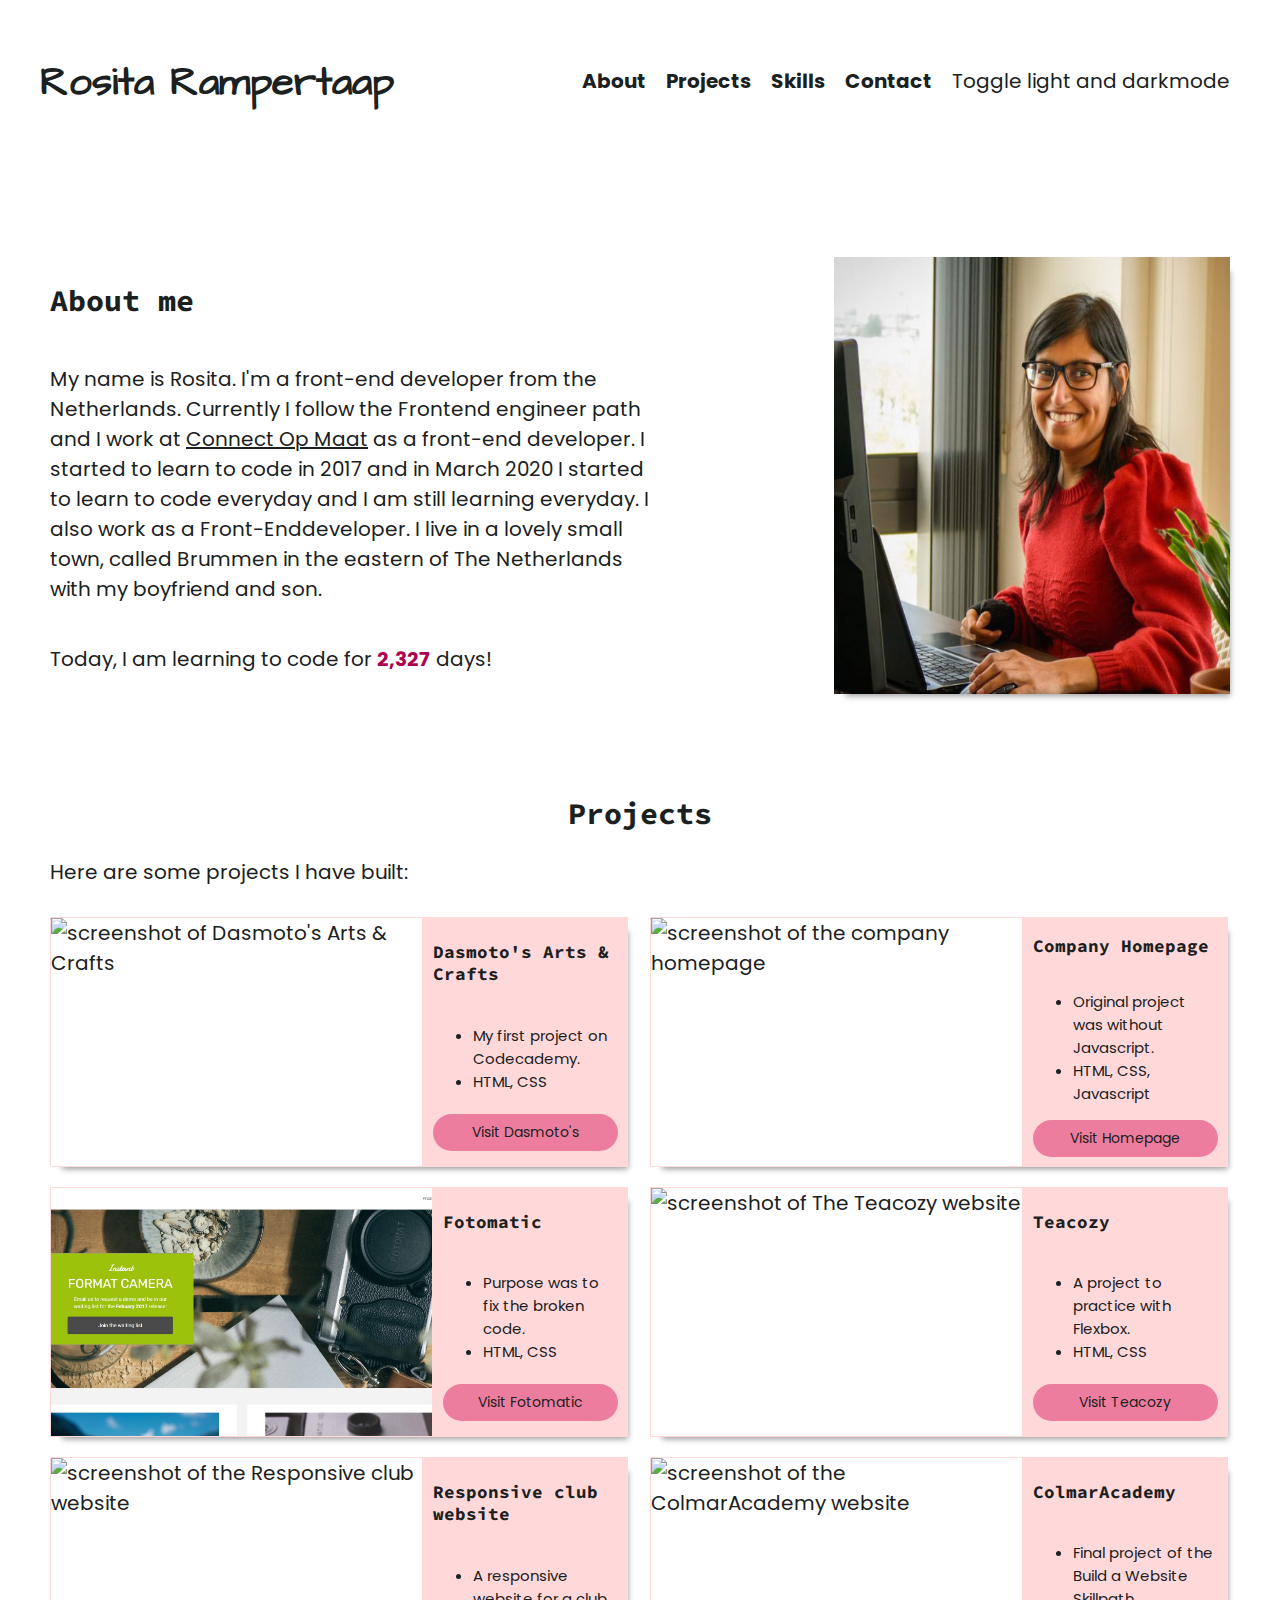
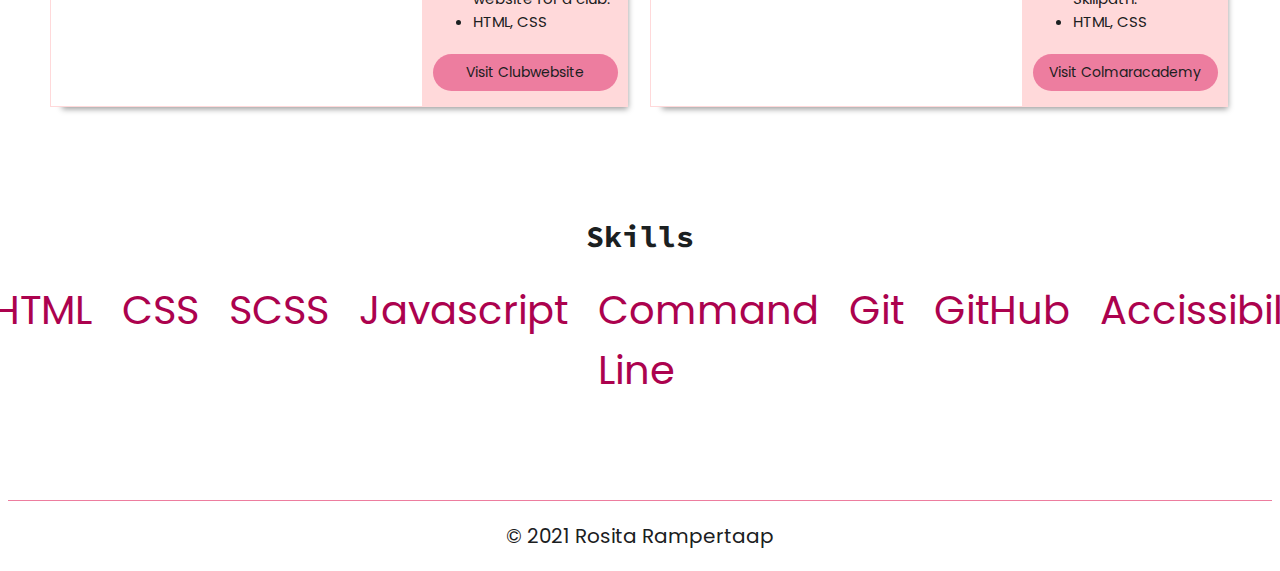
==== commit b42595d5: "add info" ====
--- a/index.html
+++ b/index.html
@@ -29,7 +29,7 @@
         <section id="about">
             <div class="intro">
                 <h2>About me</h2>
-                <p>I am Rosita, a Front-Enddeveloper from the Netherlands. Currently I am learning at Codecademy. I started to learn to code in 2017 and in March 2020 I started to learn to code everyday and I am still learning everyday. I also work as a Front-Enddeveloper. I live in a lovely small town, called Brummen in the eastern of The Netherlands with my boyfriend and son.</p>
+                <p> My name is Rosita. I'm a front-end developer from the Netherlands. Currently I follow the Frontend engineer path and I work at <a id="link" href="https://www.connectopmaat.nl/" target="_blank">Connect Op Maat</a> as a front-end developer. I started to learn to code in 2017 and in March 2020 I started to learn to code everyday and I am still learning everyday. I also work as a Front-Enddeveloper. I live in a lovely small town, called Brummen in the eastern of The Netherlands with my boyfriend and son.</p>
                 <p>Today, I am learning to code for <span id="counter">0</span> days!</p>
             </div>
             <img src="images/rosita.jpg" alt="Rosita"> 
--- a/css/style.css
+++ b/css/style.css
@@ -14,7 +14,8 @@
     font-family: 'Poppins', sans-serif;
     font-size: 20px;
     background-color: var(--background-color);
-    color: var(--fontcolor); 
+    color: var(--fontcolor);
+
 }
 
 /* Darkmode */
@@ -31,6 +32,10 @@
     transition: var(--transition-delay);
 }
 
+* {
+    scroll-behavior: smooth;
+}
+
 header, main {
     max-width: 1200px; 
     margin: 0 auto;
@@ -56,10 +61,22 @@
     color: var(--accent-1);
 }
 
+#link {
+    color: var(--fontcolor);
+    text-decoration: underline;
+    font-weight: normal;
+}
+
+#link:hover {
+    color: var(--accent-2);
+    
+}
+
 /* Header */
 
 header {
     display: flex;
+    flex-wrap: wrap;
     min-height: 60px;
     width: 100%;
     justify-content: space-between;
@@ -154,7 +171,14 @@
 #projects p {
     margin-left: 10px;
 }
-.row {
+
+  .container { 
+    display: flex;
+    flex-wrap: wrap;
+
+} 
+
+  .row { 
     display: flex;
     flex-direction: row;
     flex-wrap: wrap;
@@ -166,11 +190,11 @@
     flex-direction: column;
     flex-basis: 100%;  
     flex: 1;
-  }
+  } 
 
 .project {
     display: inline-flex; 
-    width: 578px;
+    max-width: 578px;
     height: 250px;
     margin: 10px;
     box-shadow: 6px 8px 6px -6px rgba(0, 0, 0, 0.4);
@@ -228,9 +252,10 @@
     padding-left: 0;
 }
 
-#contact ul li {
+#contact li {
     list-style: none;
     margin-right: 20px;
+    font-size: 40px;
 }
 
 #contact i {
@@ -258,9 +283,9 @@
     bottom: 0;
 }
 
-/* Responsive layout max width: 780px */
-
-@media screen and (max-width: 780px) {
+/* Responsive layout max width: 1200px */
+
+@media screen and (max-width: 1200px) {
    header, main {
        margin: 0 20px 0 20px;
    }
@@ -274,22 +299,36 @@
     }
 
     /* About Section*/
+
+    #about {
+        justify-content: center;
+    }
+
     .intro {
         width: 100%;
         margin-bottom: 50px;
     }
 
     #about img {
-        width: 100%;
+        width: 75%; 
     }
 
     /* Projects Section */
+
     #projects p {
         text-align: center;
     }
 
     .column {
+        flex: 0 1 100%;
         align-items: center;
+    }
+
+    /* Skills Section */
+
+    #skills ul {
+        padding: 0;
+        justify-content: center;
     }
 
     /* Contact Page */
@@ -305,13 +344,17 @@
     }
 
     #contact img {
-        width: 100%;
-    }
-}
-
-/*  Responsive layout max width: 450px*/
-
-@media screen and (max-width: 388px) {
+        width: 75%;
+    }
+
+    #contact-footer {
+        position: relative;
+    }
+}
+
+/*  Responsive layout max width: 635px*/
+
+@media screen and (max-width: 635px) {
     
     /* Header */
     header {
@@ -332,6 +375,8 @@
     }
 
     nav ul {
+        justify-content: center;
+        flex-wrap: wrap;
         margin: 10px;
         padding: 0;
     }
@@ -353,7 +398,7 @@
         margin: 50px 0;
     }
 
-    /* Project Sction */
+    /* Project Section */
 
     #projects {
         margin: 0;
@@ -362,7 +407,9 @@
     #projects p {
         margin: 0;
     }
-
+    .column {
+        flex: 1 0 100%;
+    }
 
     .project {
         flex-wrap: wrap;
@@ -400,7 +447,21 @@
         text-align: left;
     }
 
-    #contact-footer {
-        position: relative;
+}
+
+/* Responsive layout max width: 320px */
+
+@media screen and (max-width: 320px) {
+
+    /* Header */
+
+    header h1 {
+        font-size: 30px;
+    }
+
+    /* Contact page */
+
+    #contact ul {
+        flex-wrap: wrap;
     }
 }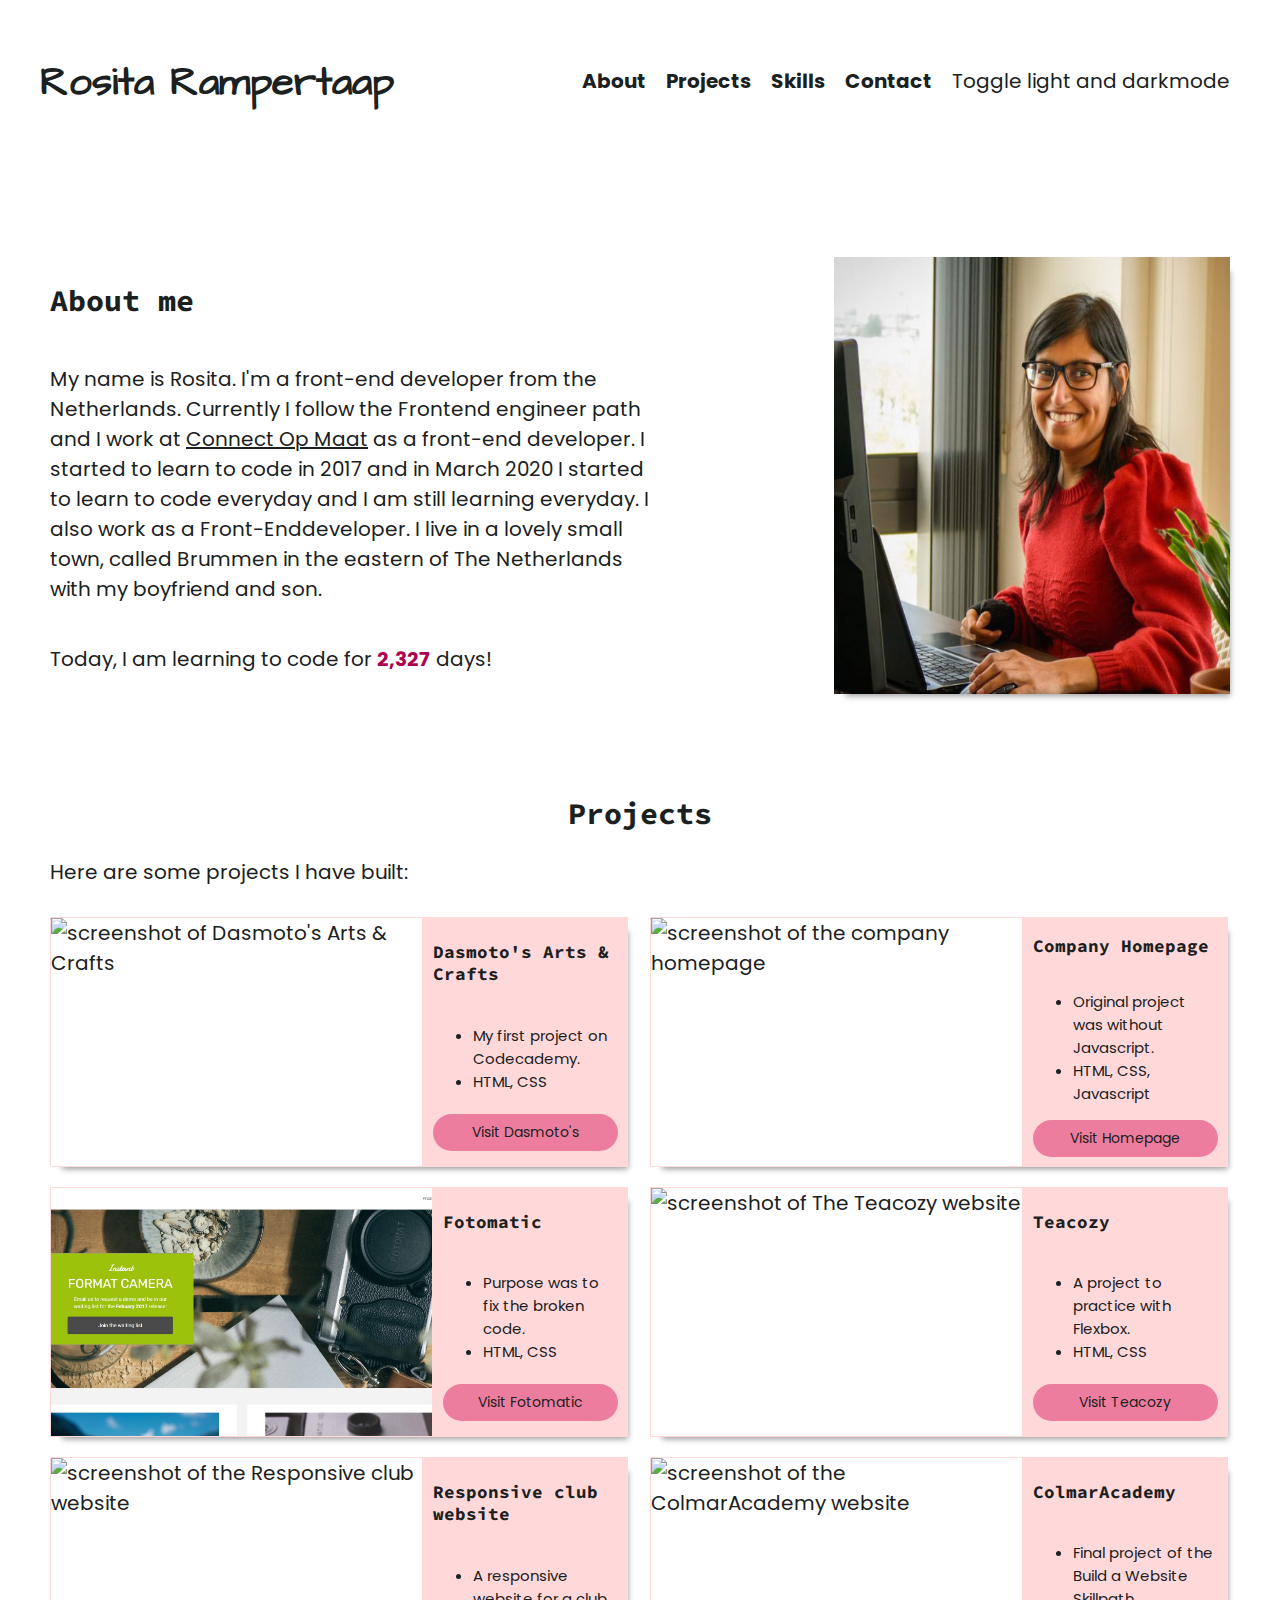
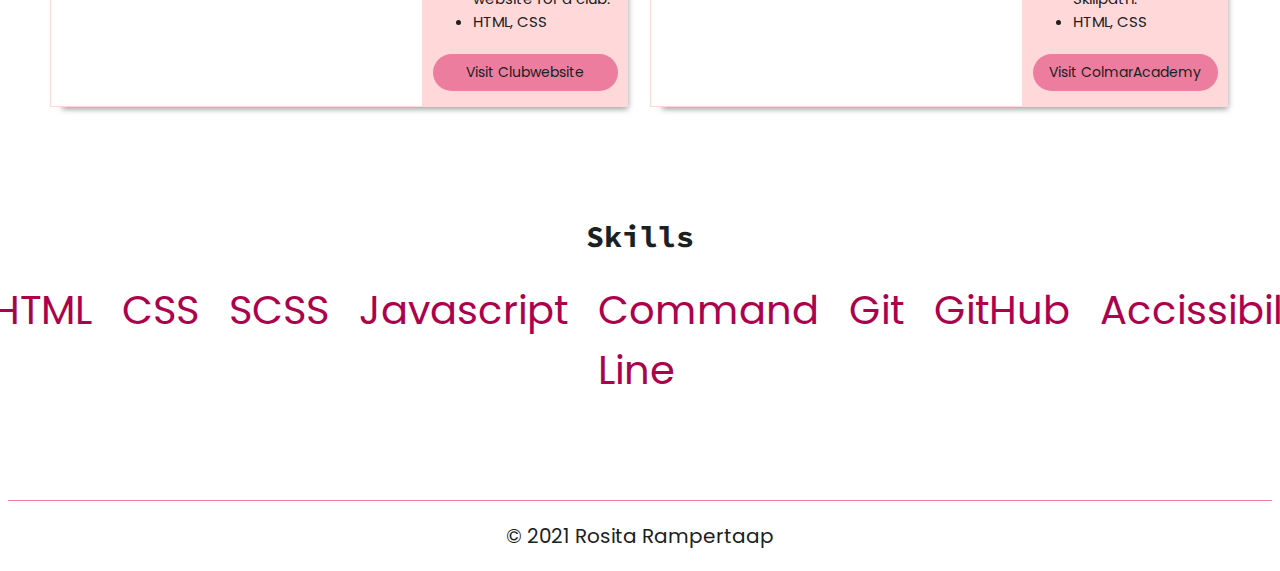
==== commit d5587c32: "fix typo" ====
--- a/index.html
+++ b/index.html
@@ -119,7 +119,7 @@
                                     <li>Final project of the Build a Website  Skillpath.</li>
                                     <li>HTML, CSS</li>
                                 </ul>
-                                <button><a href="https://rosita311.github.io/colmaracademy/" target="_blank">Visit Colmaracademy</a></button>
+                                <button><a href="https://rosita311.github.io/colmaracademy/" target="_blank">Visit ColmarAcademy</a></button>
                             </div> 
                         </div>
                     </div>
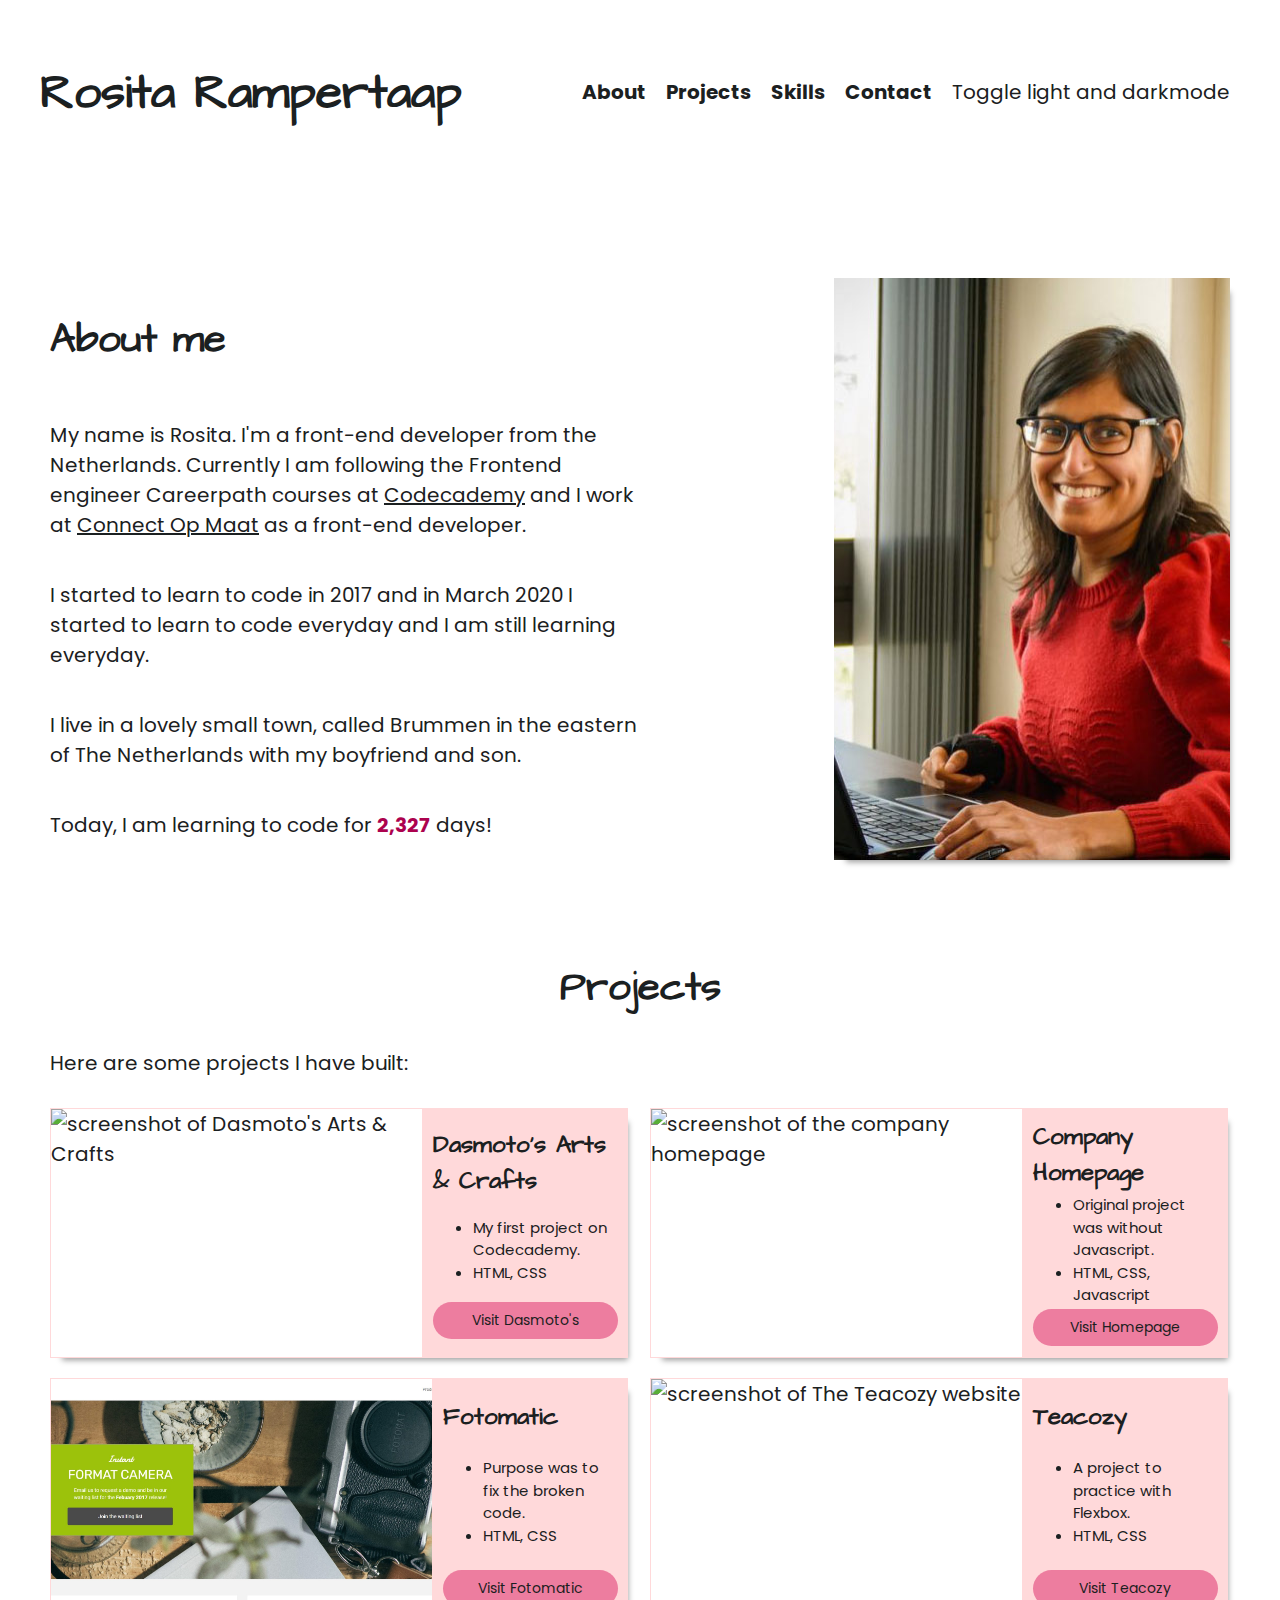
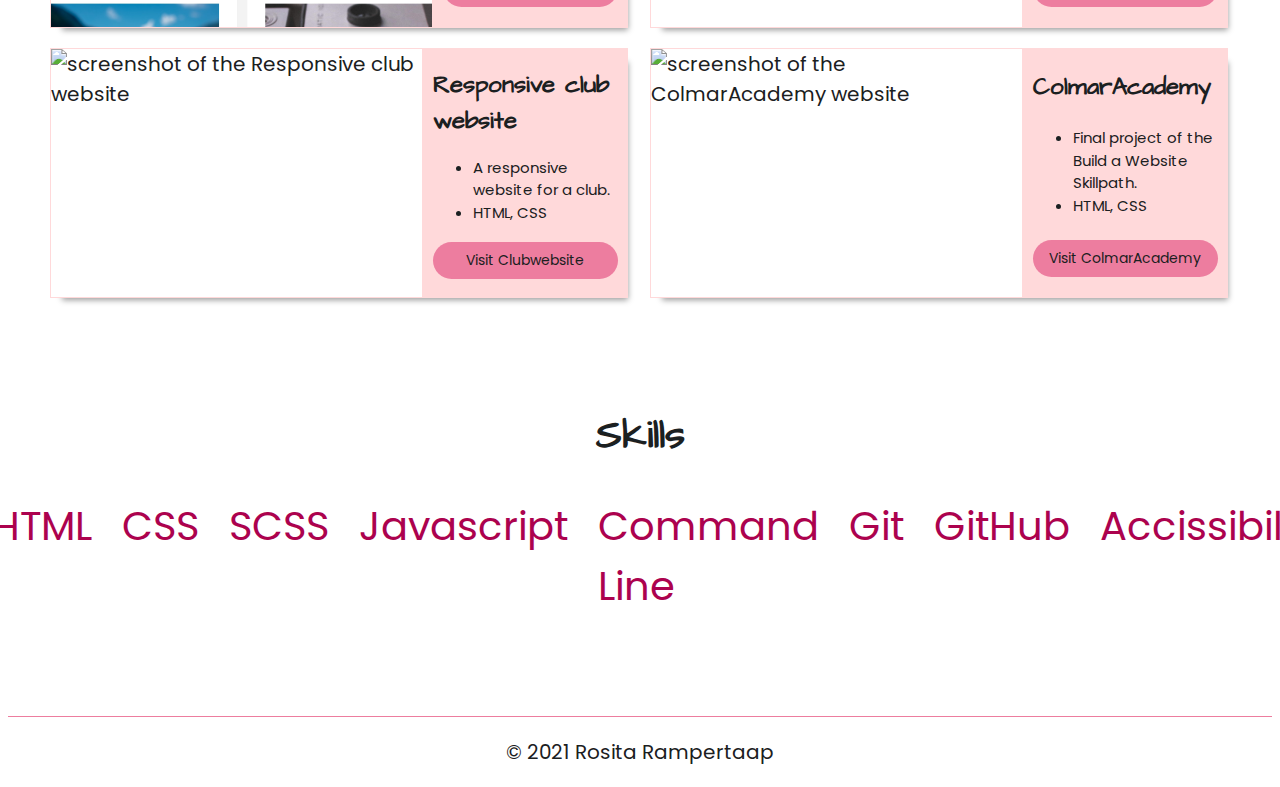
==== commit a88fffe7: "Change content info remove source code pro" ====
--- a/index.html
+++ b/index.html
@@ -6,8 +6,9 @@
     <meta name="viewport" content="width=device-width, initial-scale=1.0">
     <link rel="stylesheet" type="text/css" href="css/style.css">
     <link rel="stylesheet" href="https://cdnjs.cloudflare.com/ajax/libs/font-awesome/5.15.3/css/all.min.css" integrity="sha512-iBBXm8fW90+nuLcSKlbmrPcLa0OT92xO1BIsZ+ywDWZCvqsWgccV3gFoRBv0z+8dLJgyAHIhR35VZc2oM/gI1w==" crossorigin="anonymous" referrerpolicy="no-referrer" />
-    <link rel="preconnect" href="https://fonts.gstatic.com">
-    <link href="https://fonts.googleapis.com/css2?family=Architects+Daughter&family=Poppins&family=Source+Code+Pro:wght@600&display=swap" rel="stylesheet">
+    <link rel="preconnect" href="https://fonts.googleapis.com">
+    <link rel="preconnect" href="https://fonts.gstatic.com" crossorigin>
+    <link href="https://fonts.googleapis.com/css2?family=Architects+Daughter&family=Poppins&display=swap" rel="stylesheet">
     <title>Rosita's Portfolio</title>
 </head>
 <body>
@@ -29,7 +30,9 @@
         <section id="about">
             <div class="intro">
                 <h2>About me</h2>
-                <p> My name is Rosita. I'm a front-end developer from the Netherlands. Currently I follow the Frontend engineer path and I work at <a id="link" href="https://www.connectopmaat.nl/" target="_blank">Connect Op Maat</a> as a front-end developer. I started to learn to code in 2017 and in March 2020 I started to learn to code everyday and I am still learning everyday. I also work as a Front-Enddeveloper. I live in a lovely small town, called Brummen in the eastern of The Netherlands with my boyfriend and son.</p>
+                <p> My name is Rosita. I'm a front-end developer from the Netherlands. Currently I am following the Frontend engineer Careerpath courses at <a class="link" href="https://www.codecademy.com/" target="_blank">Codecademy</a> and I work at <a class="link" href="https://www.connectopmaat.nl/" target="_blank">Connect Op Maat</a> as a front-end developer.</p> 
+                <p>I started to learn to code in 2017 and in March 2020 I started to learn to code everyday and I am still learning everyday.</p> 
+                <p>I live in a lovely small town, called Brummen in the eastern of The Netherlands with my boyfriend and son.</p>
                 <p>Today, I am learning to code for <span id="counter">0</span> days!</p>
             </div>
             <img src="images/rosita.jpg" alt="Rosita"> 
--- a/css/style.css
+++ b/css/style.css
@@ -41,14 +41,22 @@
     margin: 0 auto;
 }
 
-h1 {
+h1, h2, h3 {
     font-family: 'Architects Daughter', cursive; 
     color: var(--fontcolor);
 }
 
-h2, h3 {
-    font-family: 'Source Code Pro', monospace;
-    color: var(--fontcolor);
+h1 {
+    font-size: 3rem;
+}
+
+h2 {
+    font-size: 2.5rem;
+}
+
+h3 {
+    font-size: 1.5rem;
+    margin: 0;
 }
 
 a {
@@ -59,17 +67,6 @@
 
 a:hover {
     color: var(--accent-1);
-}
-
-#link {
-    color: var(--fontcolor);
-    text-decoration: underline;
-    font-weight: normal;
-}
-
-#link:hover {
-    color: var(--accent-2);
-    
 }
 
 /* Header */
@@ -157,6 +154,17 @@
     width: 33%;
     margin-right: 10px;
     box-shadow: 6px 8px 6px -6px rgba(0, 0, 0, 0.4);
+    object-fit: cover;
+}
+
+.link {
+    color: var(--fontcolor);
+    text-decoration: underline;
+    font-weight: normal;
+}
+
+.link:hover {
+    color: var(--nav-hover);
 }
 
 /* Project section */
@@ -209,11 +217,16 @@
 .project-info {
     display: flex;
     flex-direction: column;
-    justify-content: space-evenly;
+    justify-content: space-around;
+    line-height: 1.5;
     background-color: var(--accent-3);
     font-size: 15px;
     width: 33%;
-    padding: 0 10px 10px 10px;
+    padding: 10px;
+}
+
+.project-info ul {
+    margin: 0;
 }
 
 .project-info button {
@@ -319,6 +332,10 @@
         text-align: center;
     }
 
+    .project-info ul {
+        margin: 10px 0;
+    }
+
     .column {
         flex: 0 1 100%;
         align-items: center;
@@ -425,6 +442,10 @@
         width: 100%;
     }
 
+    .project-info ul {
+        margin: 1rem 0;
+    }
+
     /* Skills Section */
 
     #skills {
